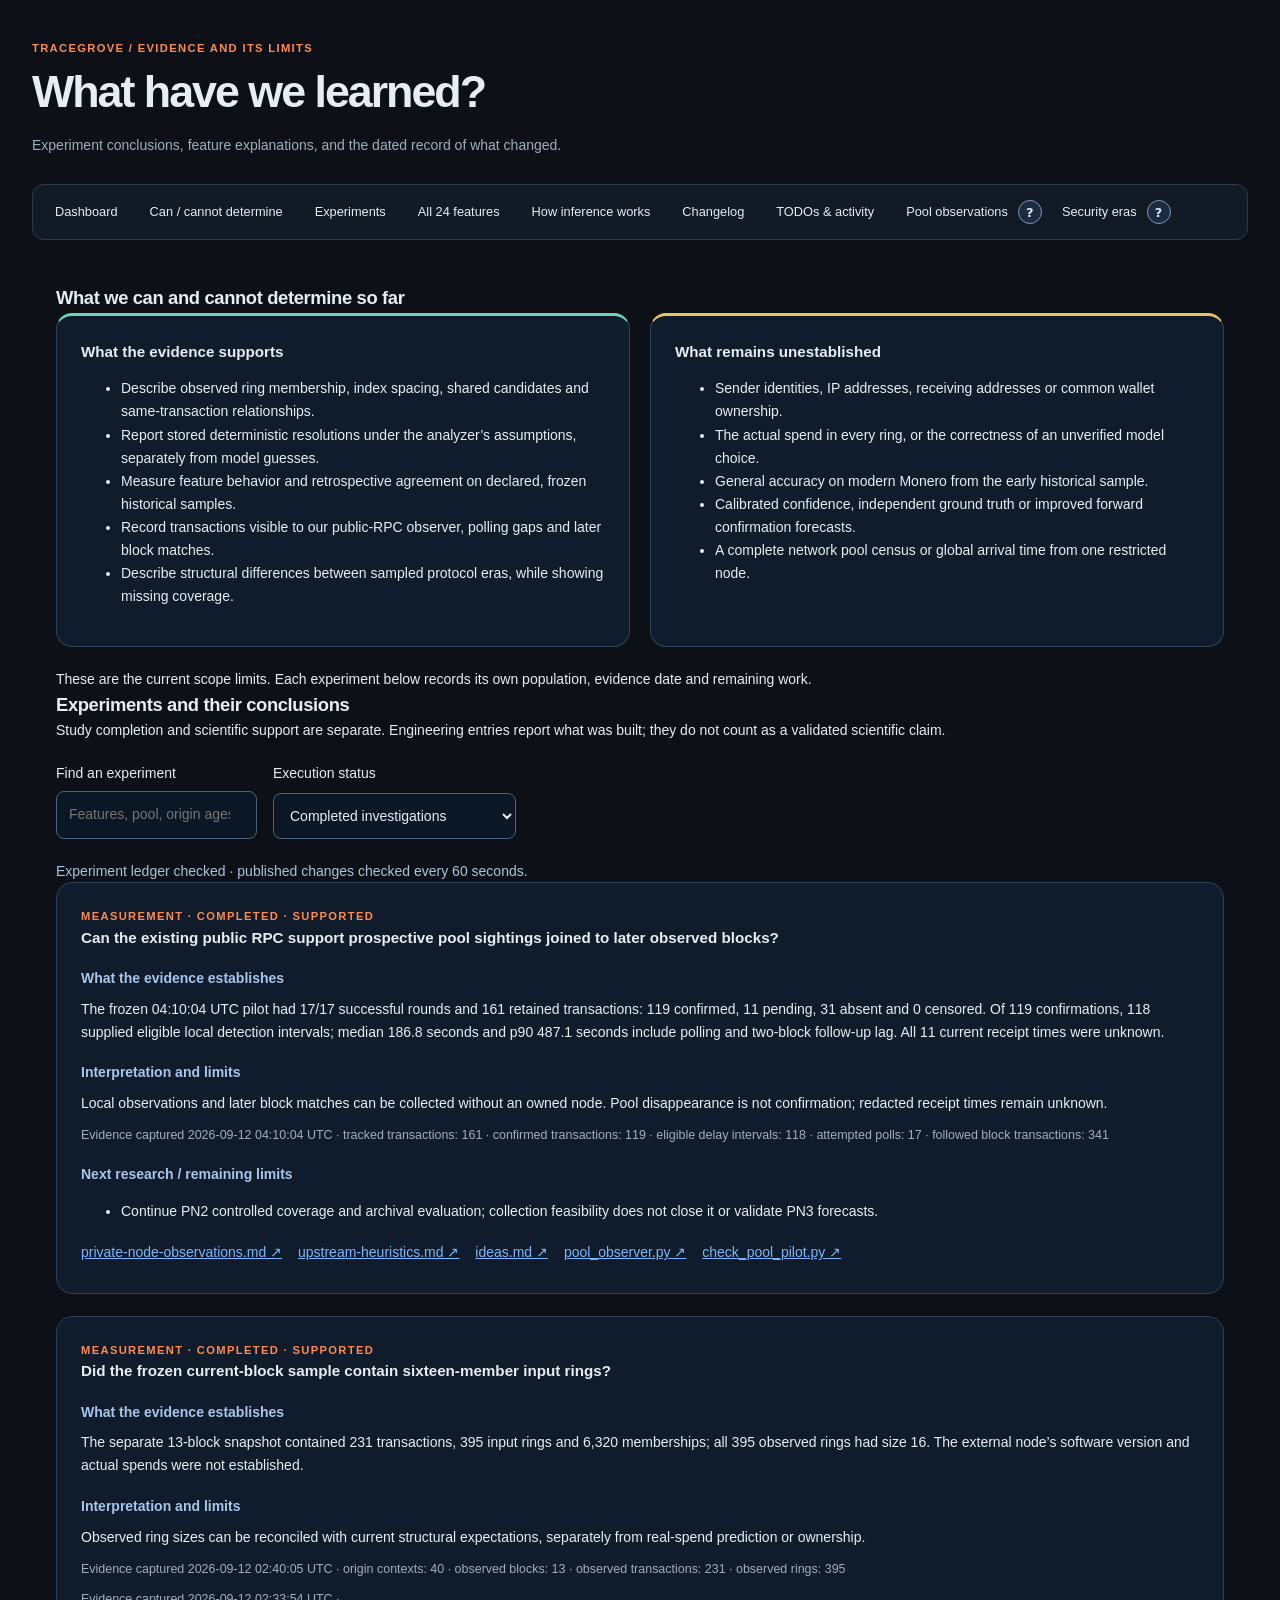
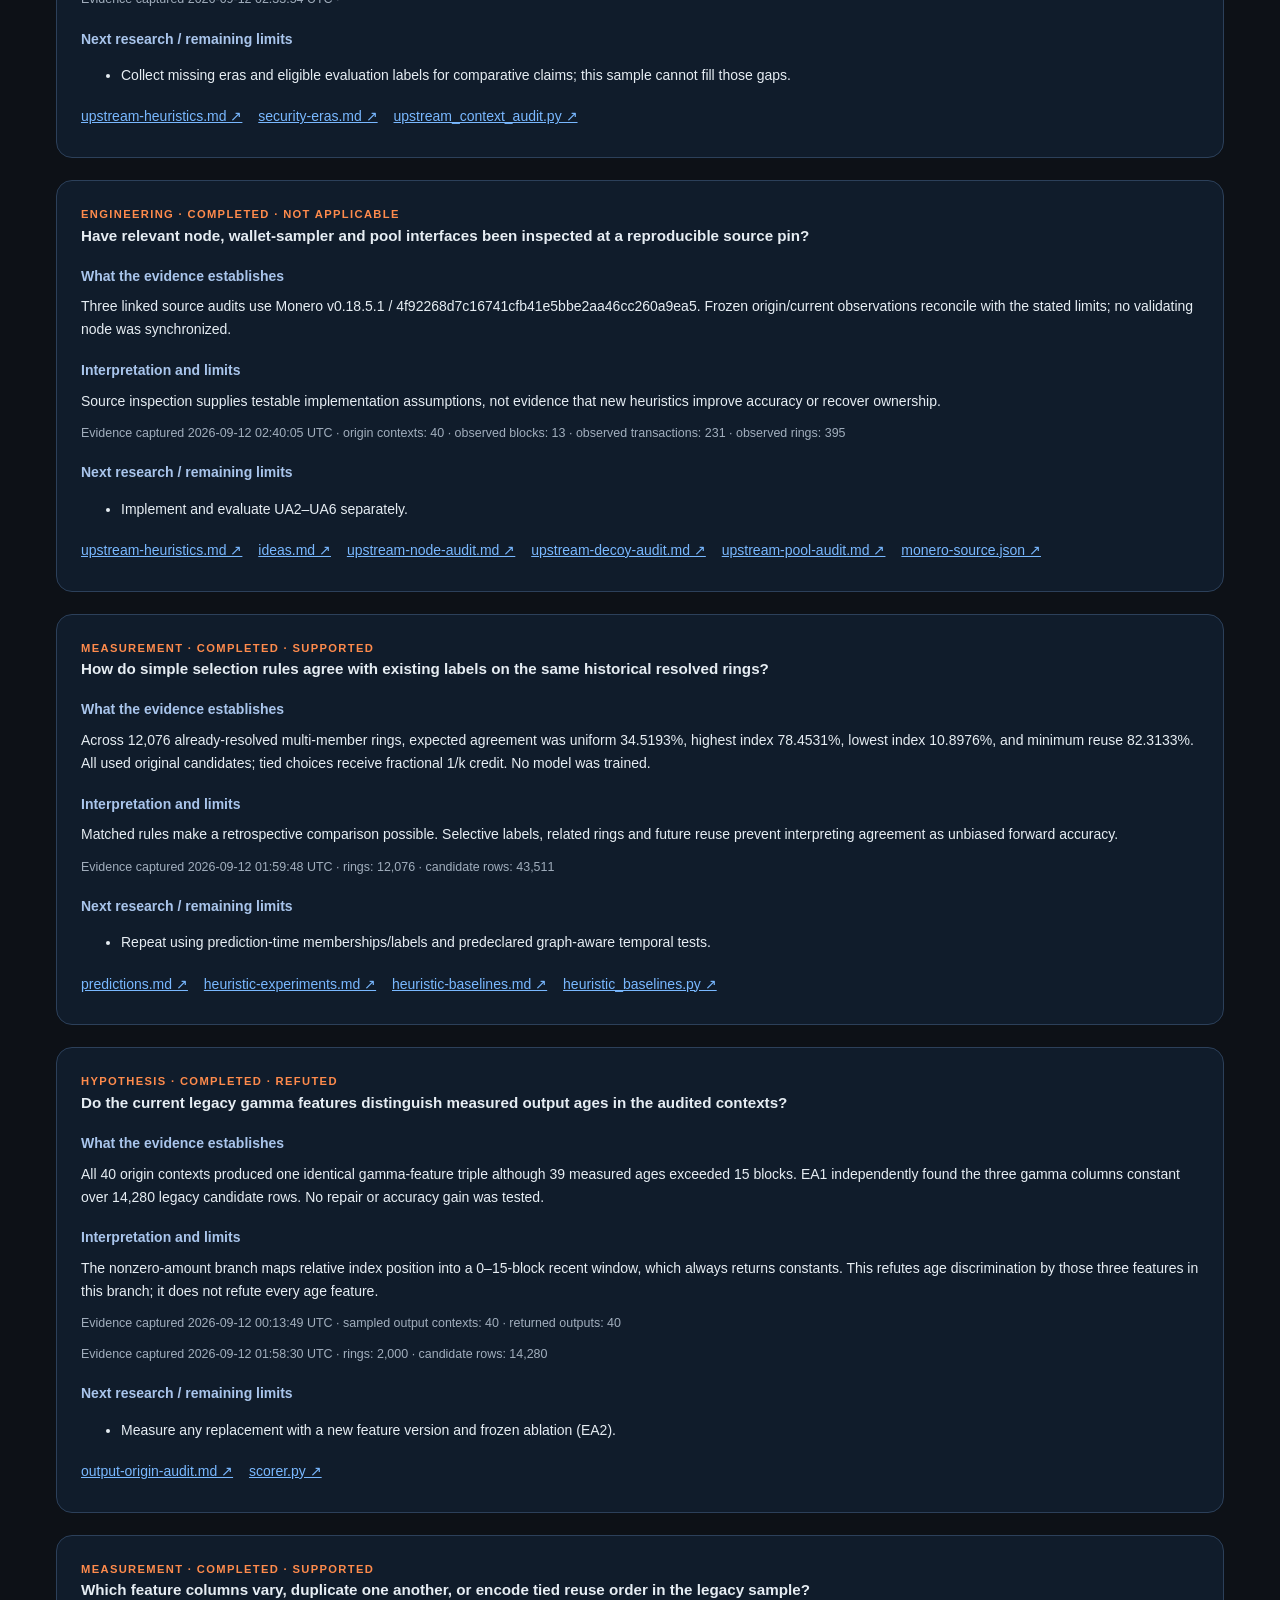
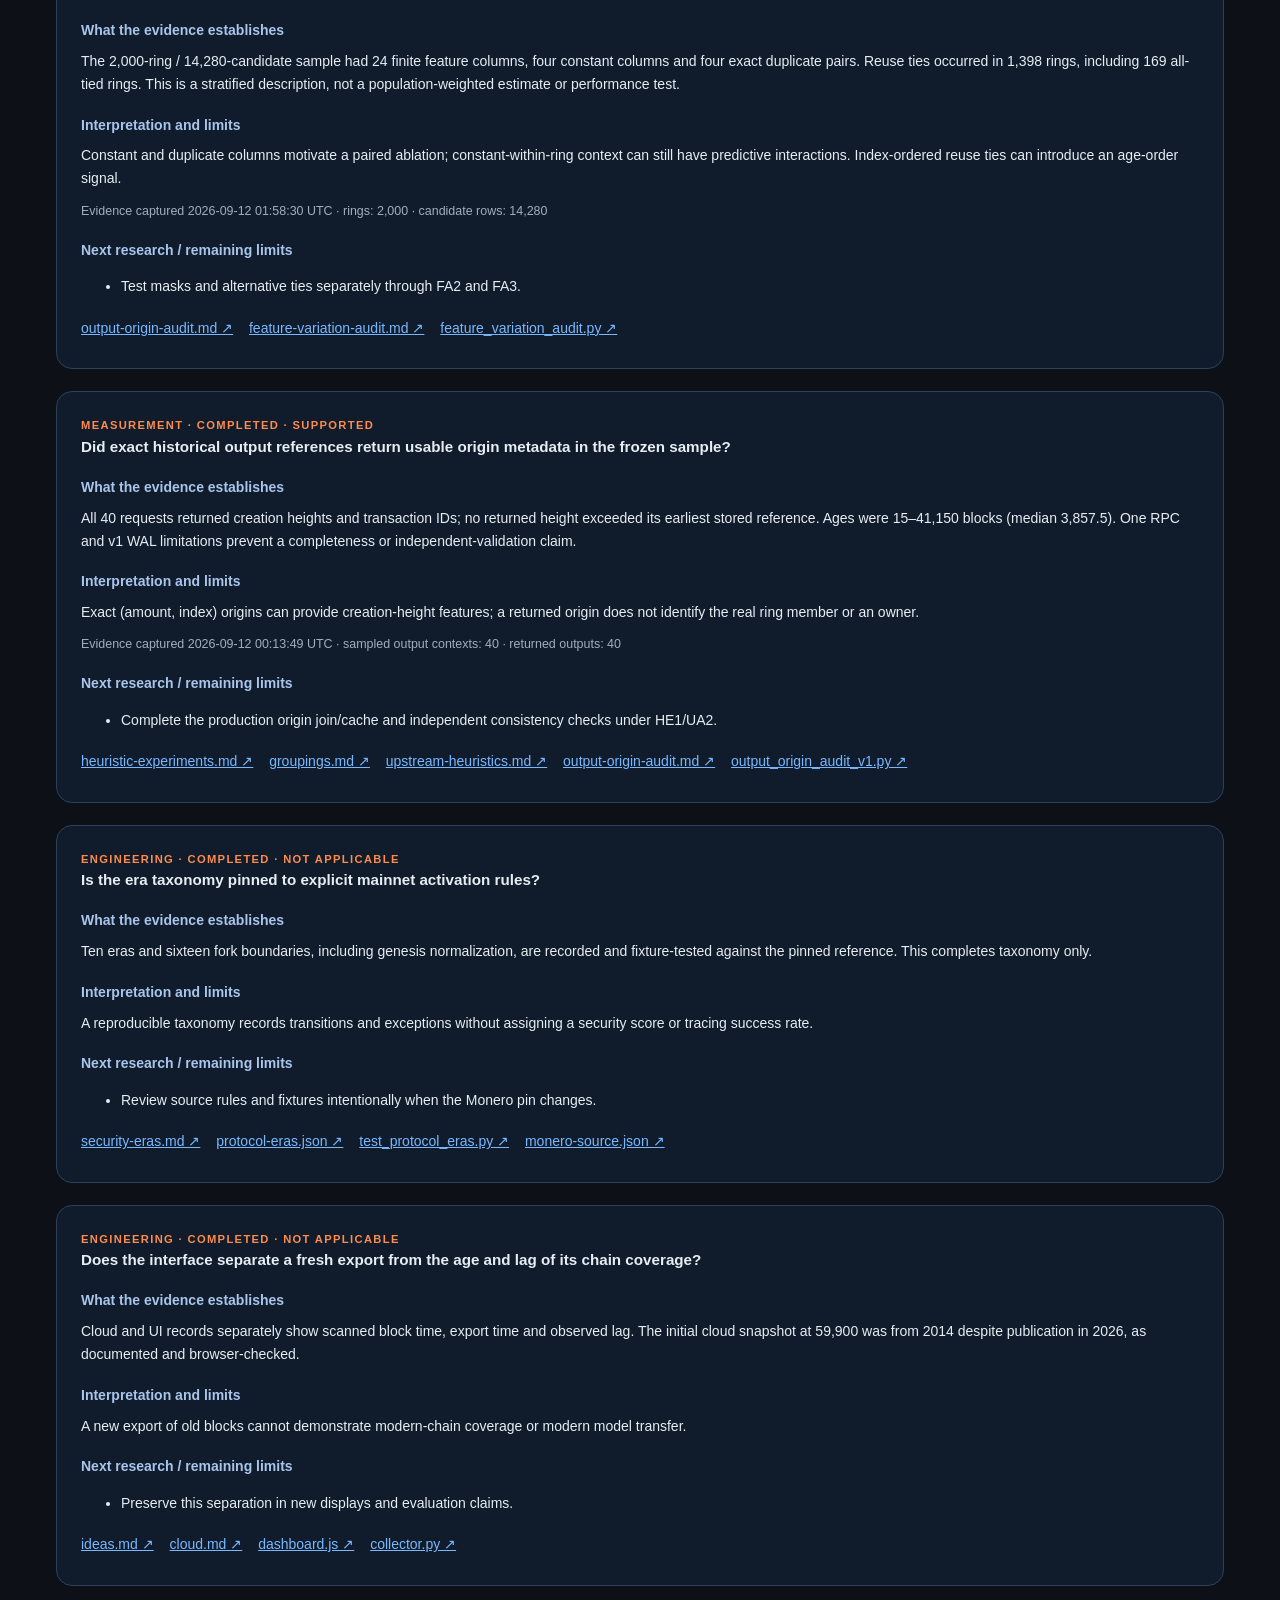
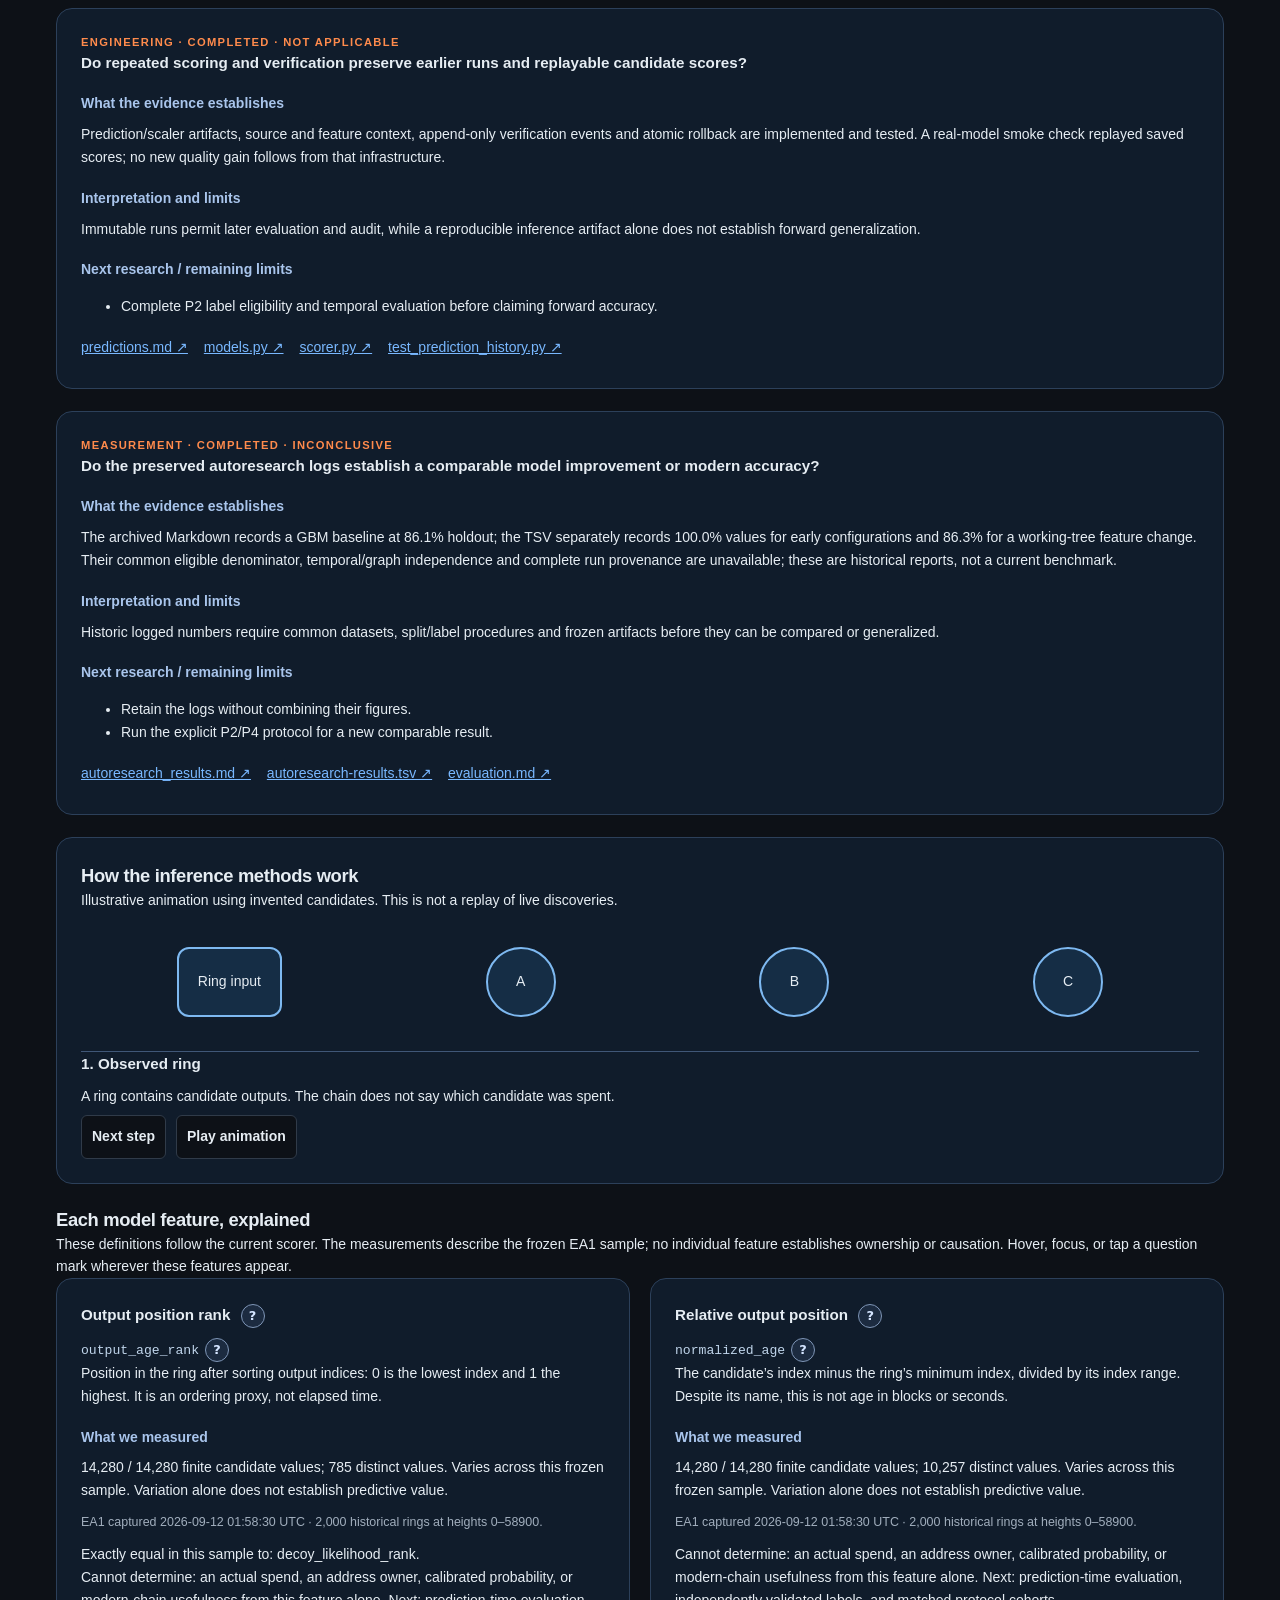
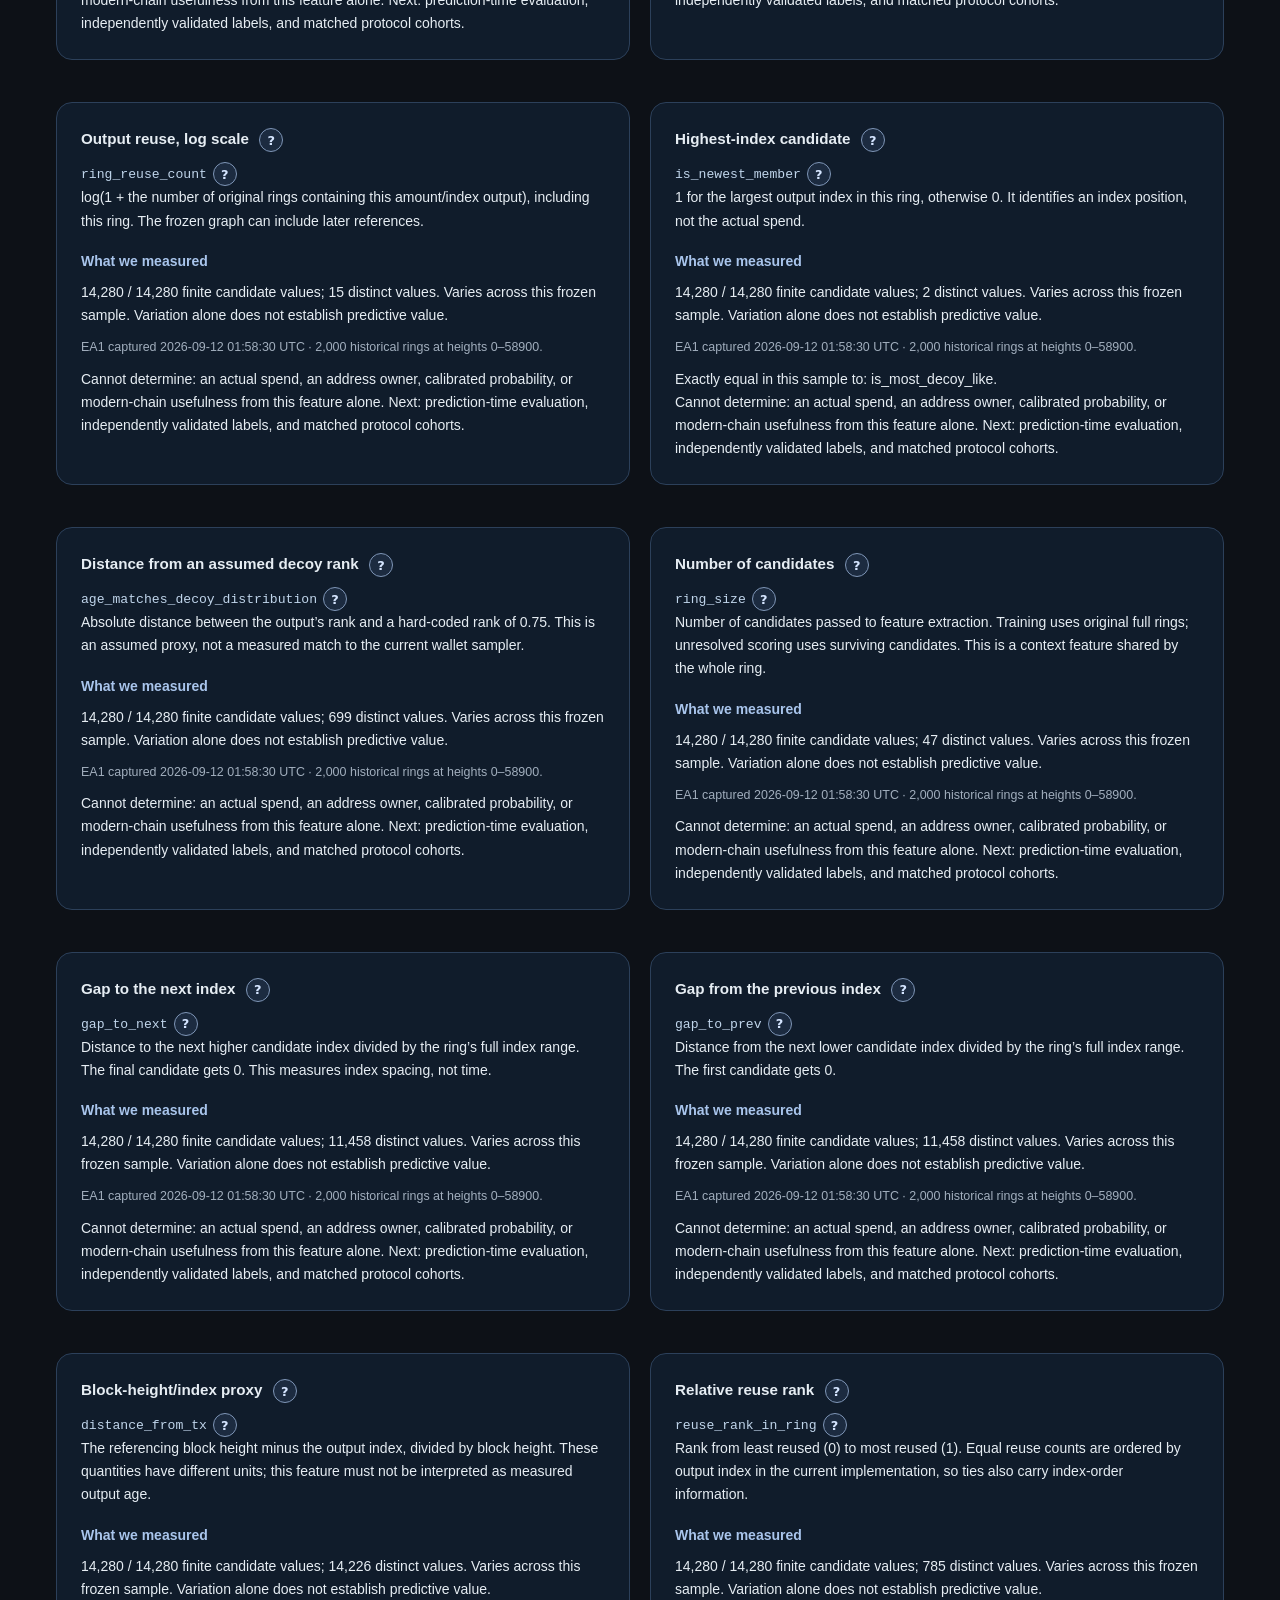
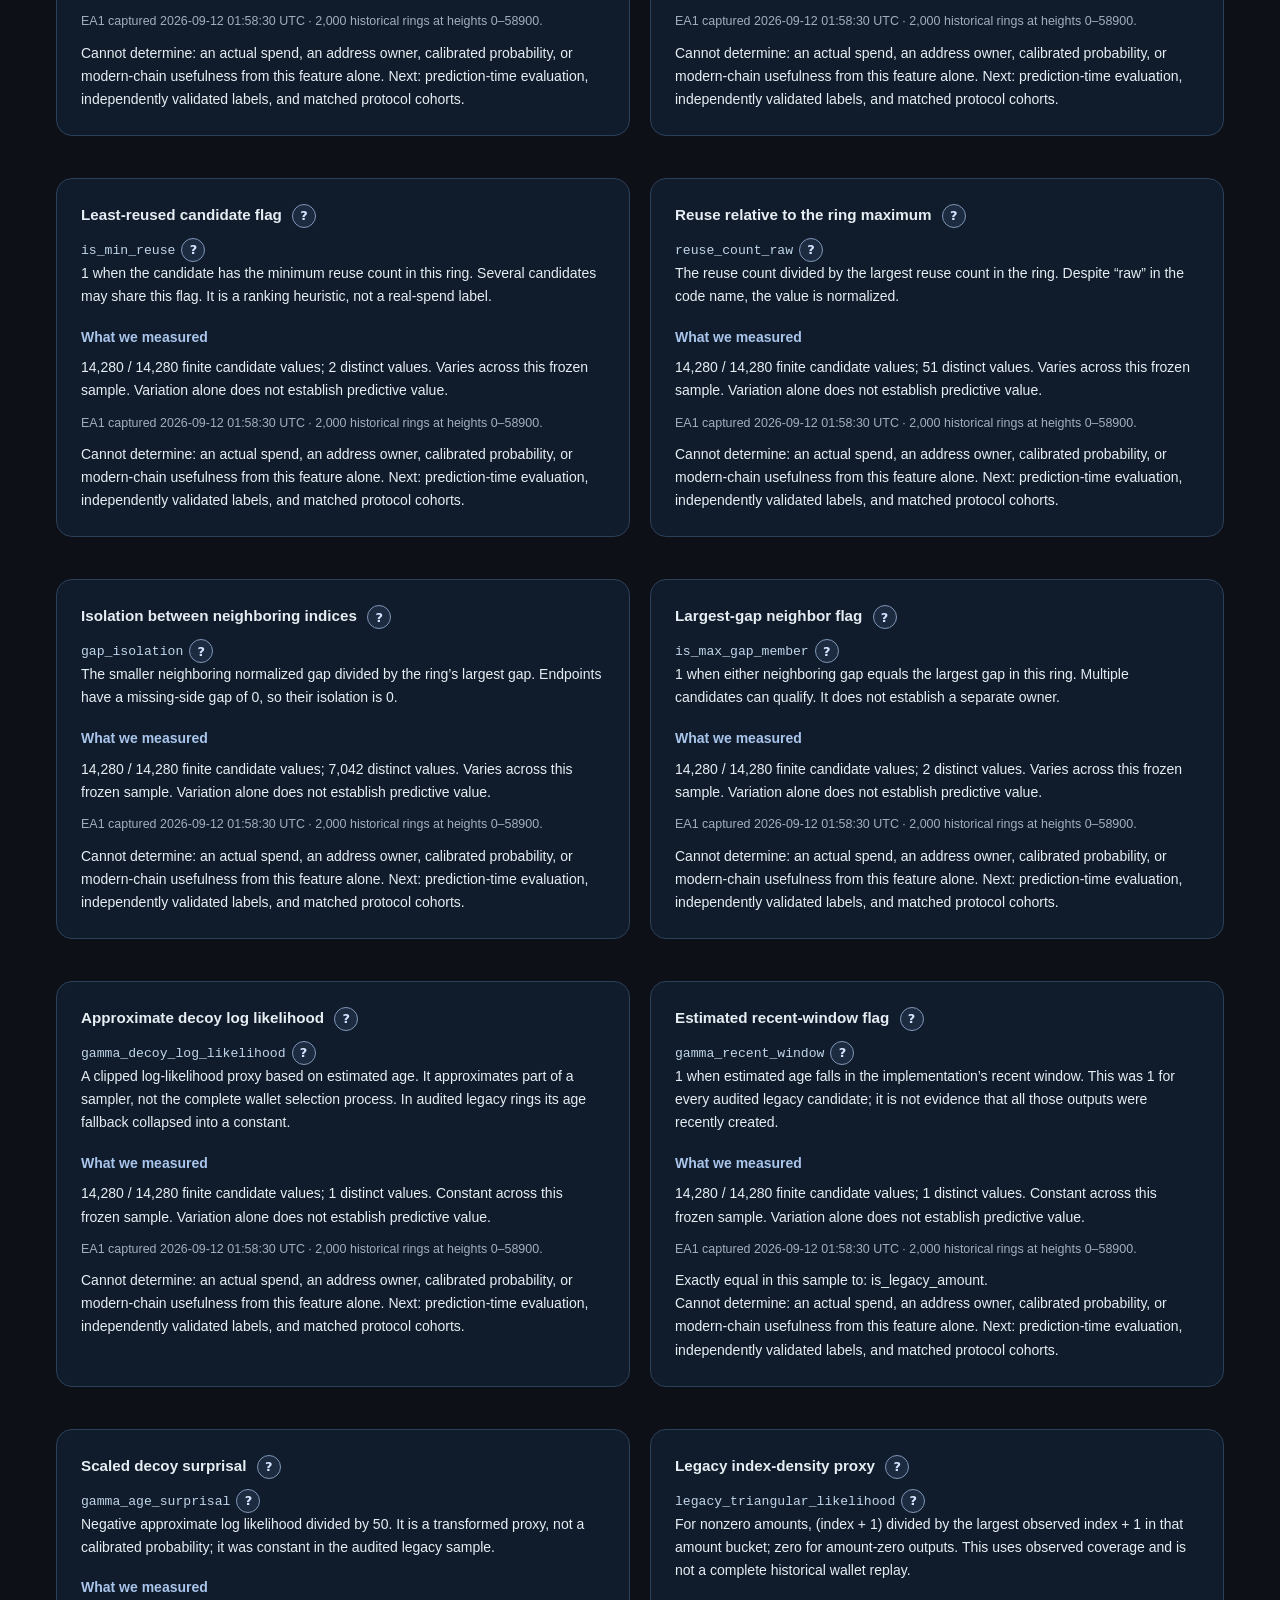
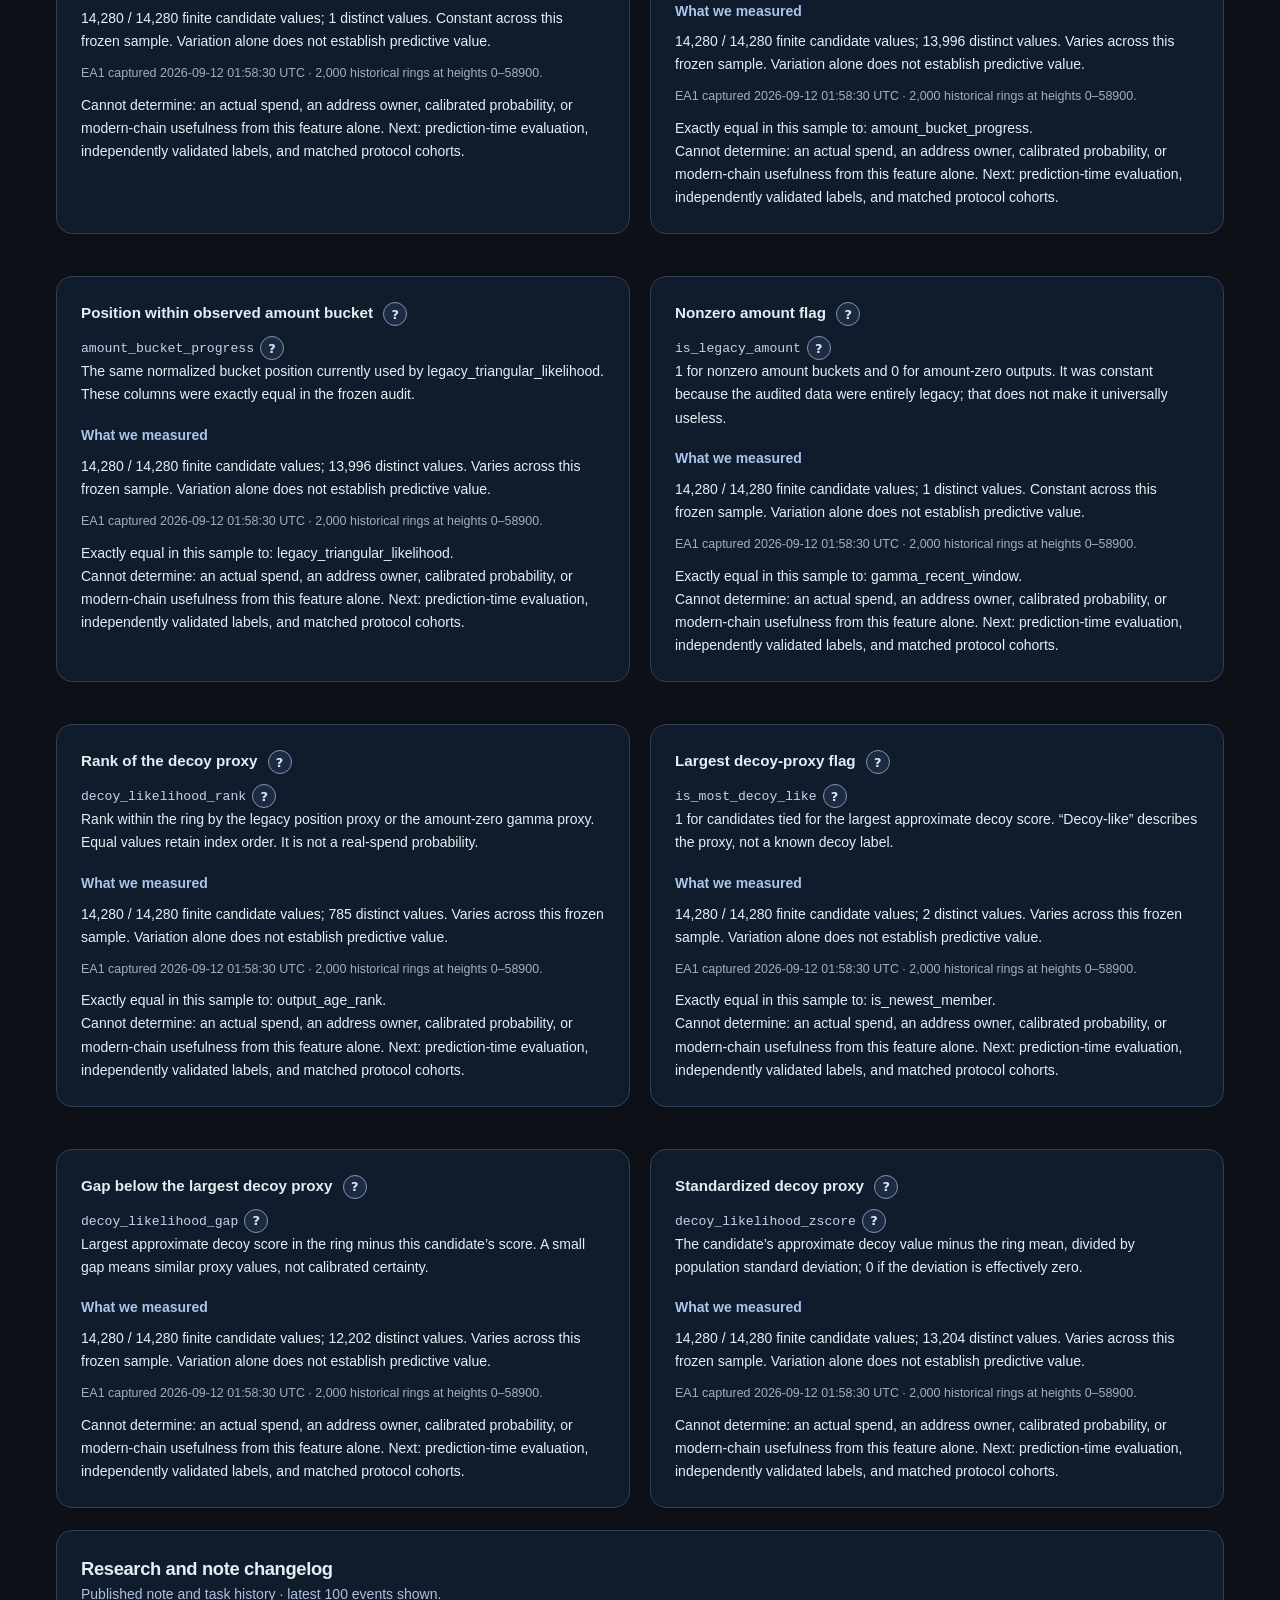
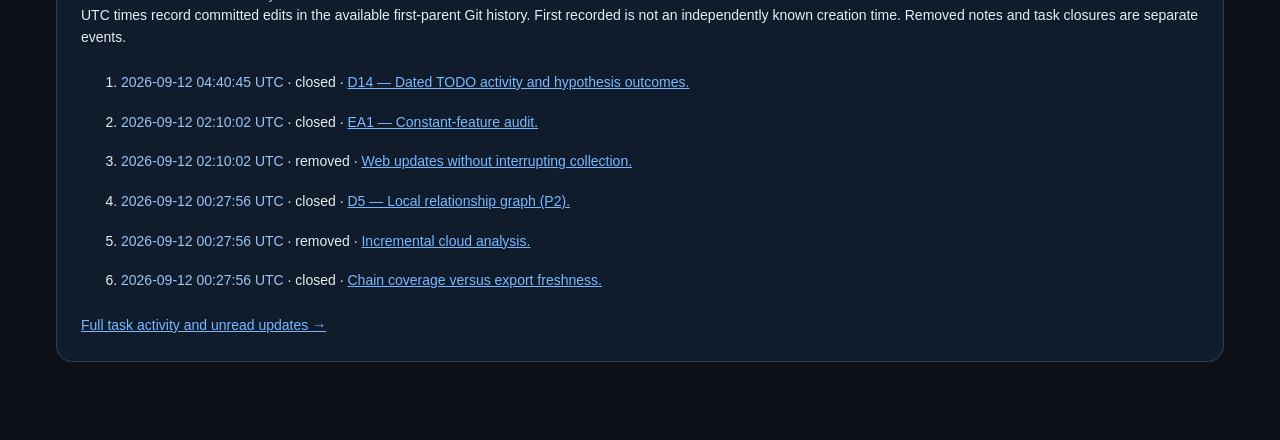
==== docs/conclusions.html @ b1960592 "Publish scoped experiment results, feature explanations and dated note history" ====
<!DOCTYPE html>
<html lang="en"><head><meta charset="UTF-8"><meta name="viewport" content="width=device-width,initial-scale=1"><meta name="color-scheme" content="dark"><title>TraceGrove — Conclusions &amp; experiments</title><link rel="stylesheet" href="dashboard.css"><link rel="stylesheet" href="research-guide.css"><script defer src="live-feed.js"></script><script defer src="task-activity-view.js"></script><script defer src="research-guide.js"></script></head>
<body><a class="skip-link" href="#conclusions">Skip to conclusions</a><header class="page-header"><div><p class="eyebrow">TraceGrove / evidence and its limits</p><h1>What have we learned?</h1><p class="subtitle">Experiment conclusions, feature explanations, and the dated record of what changed.</p></div></header>
<nav class="workspace-nav" aria-label="Research navigation"><a href="index.html">Dashboard</a><a href="#conclusions">Can / cannot determine</a><a href="#experiments">Experiments</a><a href="#features">All 24 features</a><a href="#inference-animation">How inference works</a><a href="#changelog">Changelog</a><a href="todos.html">TODOs &amp; activity</a><a href="pool.html">Pool observations</a><a href="eras.html">Security eras</a></nav>
<main class="guide-main"><section id="conclusions"><h2>What we can and cannot determine so far</h2><div class="guide-grid"><article class="guide-card guide-can"><h3>What the evidence supports</h3><ul><li>Describe observed ring membership, index spacing, shared candidates and same-transaction relationships.</li><li>Report stored deterministic resolutions under the analyzer’s assumptions, separately from model guesses.</li><li>Measure feature behavior and retrospective agreement on declared, frozen historical samples.</li><li>Record transactions visible to our public-RPC observer, polling gaps and later block matches.</li><li>Describe structural differences between sampled protocol eras, while showing missing coverage.</li></ul></article><article class="guide-card guide-cannot"><h3>What remains unestablished</h3><ul><li>Sender identities, IP addresses, receiving addresses or common wallet ownership.</li><li>The actual spend in every ring, or the correctness of an unverified model choice.</li><li>General accuracy on modern Monero from the early historical sample.</li><li>Calibrated confidence, independent ground truth or improved forward confirmation forecasts.</li><li>A complete network pool census or global arrival time from one restricted node.</li></ul></article></div><p>These are the current scope limits. Each experiment below records its own population, evidence date and remaining work.</p></section>
<section id="experiments"><h2>Experiments and their conclusions</h2><p>Study completion and scientific support are separate. Engineering entries report what was built; they do not count as a validated scientific claim.</p><div class="guide-controls"><label>Find an experiment<input id="conclusion-search" type="search" placeholder="Features, pool, origin ages…"></label><label>Execution status<select id="conclusion-filter"><option value="completed">Completed investigations</option><option value="all">All experiments and future work</option><option value="in_progress">In progress</option><option value="not_started">Not started</option><option value="deferred">Deferred</option></select></label></div><p id="conclusion-status" class="guide-status" role="status">Loading experiment evidence…</p><div id="conclusion-results"></div></section>
<section id="inference-animation" class="guide-section"></section>
<section id="features"><h2>Each model feature, explained</h2><p>These definitions follow the current scorer. The measurements describe the frozen EA1 sample; no individual feature establishes ownership or causation. Hover, focus, or tap a question mark wherever these features appear.</p><div id="feature-explanations" class="guide-grid"></div></section>
<section id="changelog" class="guide-section"><h2>Research and note changelog</h2><p id="changelog-status" class="guide-status" role="status">Loading dated changes…</p><div id="research-changelog"></div></section></main></body></html>
---- docs/dashboard.css ----
:root {
    color-scheme: dark;
    --bg: #0d1117; --panel: #161b22; --panel-hover: #1d2530;
    --line: #303b49; --text: #e6edf3; --muted: #a1aebd;
    --orange: #ff8b4c; --green: #69cf89; --yellow: #e7c467;
    --blue: #79b8ff; --purple: #c8a4ff; --red: #ff8c86;
}
* { box-sizing: border-box; }
body { margin: 0 auto; padding: 32px; max-width: 1680px; background: var(--bg); color: var(--text); font: 14px/1.55 -apple-system, BlinkMacSystemFont, 'Segoe UI', sans-serif; }
h1, h2, h3, p { margin: 0; }
h1 { font-size: clamp(2rem, 4vw, 2.8rem); letter-spacing: -.045em; font-weight: 650; }
h2 { font-size: 1.15rem; letter-spacing: -.02em; }
h3 { font-size: .95rem; margin-bottom: 10px; }
a { color: var(--blue); }
button, input, select { font: inherit; }
button, select, input { color: var(--text); background: var(--bg); border: 1px solid var(--line); border-radius: 6px; min-height: 40px; padding: 8px 10px; }
button { cursor: pointer; font-weight: 600; }
button:hover { border-color: var(--blue); background: var(--panel-hover); }
button:disabled { opacity: .45; cursor: default; }
button:focus-visible, a:focus-visible, input:focus-visible, select:focus-visible, summary:focus-visible, [tabindex]:focus-visible { outline: 2px solid var(--orange); outline-offset: 3px; }
input, select { width: 100%; min-width: 0; }
code, .mono { font-family: ui-monospace, SFMono-Regular, Menlo, Consolas, monospace; font-size: .82rem; overflow-wrap: anywhere; }
code { color: #c0d5eb; }
pre { white-space: pre-wrap; overflow-wrap: anywhere; max-height: 350px; overflow-y: auto; font-size: .78rem; }
.skip-link { position: absolute; top: -80px; left: 16px; padding: 8px; background: var(--panel); z-index: 10; }
.skip-link:focus { top: 8px; }
.page-header { display: flex; justify-content: space-between; align-items: center; gap: 24px; margin: 8px 0 28px; }
.eyebrow { color: var(--orange); font-size: .7rem; font-weight: 700; letter-spacing: .12em; text-transform: uppercase; }
.subtitle, .muted, .hint { color: var(--muted); }
.subtitle { margin-top: 8px; max-width: 650px; }
.header-badge { border: 1px solid var(--line); border-radius: 24px; padding: 7px 12px; color: var(--muted); font-size: .75rem; white-space: nowrap; }
.workspace-nav { display: flex; gap: 8px; overflow-x: auto; padding: 10px; margin: 0 0 20px; border: 1px solid var(--line); border-radius: 12px; background: #111a25; position: sticky; top: 8px; z-index: 5; }
.workspace-nav a { flex-shrink: 0; text-decoration: none; padding: 7px 12px; border-radius: 7px; font-size: .8rem; color: var(--text); }
.workspace-nav a:hover { background: var(--panel-hover); color: var(--orange); }
.workspace-portals { display: grid; grid-template-columns: repeat(3, minmax(0, 1fr)); gap: 16px; margin-bottom: 24px; }
.workspace-portals a { display: grid; gap: 6px; padding: 20px 24px; border: 1px solid #405466; border-radius: 12px; color: var(--text); text-decoration: none; background: radial-gradient(ellipse at top right, #29423d, #15212c 70%); }
.workspace-portals a + a { background: radial-gradient(ellipse at top right, #393352, #15212c 70%); }
.workspace-portals strong { font-size: 1.1rem; }.workspace-portals span { color: var(--muted); font-size: .8rem; }.workspace-portals .portal-kicker { color: #8de7bd; text-transform: uppercase; letter-spacing: .1em; font-size: .65rem; font-weight: 700; }
.workspace-portals a:hover { border-color: var(--orange); }
#app, #knowledge-brain, #analytics-lab, #predictions, #evidence-inspector { scroll-margin-top: 90px; }
.scope { display: flex; flex-wrap: wrap; gap: 10px 24px; padding: 14px 0 20px; border-top: 1px solid var(--line); font-size: .8rem; color: var(--muted); }
.scope strong { color: var(--text); font-weight: 500; }
.notice { padding: 12px 16px; border: 1px solid #6e5a2c; border-radius: 6px; background: #302719; color: #ebd49d; margin-bottom: 20px; overflow-wrap: anywhere; }
.notice.info { background: #142339; color: #b2d4fc; border-color: #2b466a; }
.notice.danger { background: #331f24; color: #ffb8b4; border-color: #704048; }
.stats-grid { display: grid; grid-template-columns: repeat(6, minmax(0, 1fr)); gap: 12px; margin-bottom: 12px; }
.stat-card, .card { background: var(--panel); border: 1px solid var(--line); border-radius: 10px; }
.stat-card { padding: 18px; }
.stat-card .label { color: var(--muted); font-size: .74rem; }
.stat-card .value { font-size: 1.85rem; letter-spacing: -.04em; font-weight: 650; margin: 4px 0; }
.stat-card .detail { color: var(--muted); font-size: .72rem; }
.green { color: var(--green); } .orange { color: var(--orange); } .yellow { color: var(--yellow); } .purple { color: var(--purple); } .red { color: var(--red); }
.summary-note { margin-bottom: 28px; color: var(--muted); font-size: .8rem; }
.card { padding: 22px; margin-bottom: 24px; min-width: 0; }
.section-heading { display: flex; justify-content: space-between; align-items: flex-start; gap: 16px; margin-bottom: 8px; }
.section-heading p { margin-top: 5px; color: var(--muted); font-size: .82rem; }
.badge { display: inline-block; padding: 2px 8px; border: 1px solid currentColor; border-radius: 14px; font-size: .67rem; white-space: nowrap; vertical-align: middle; }
.badge.neutral { color: var(--muted); } .badge.pending { color: var(--yellow); } .badge.correct { color: var(--green); } .badge.wrong { color: var(--red); }
.filters { display: grid; grid-template-columns: minmax(200px, 2fr) repeat(3, minmax(110px, 1fr)); gap: 12px; margin: 20px 0 12px; }
.filters label { display: block; color: var(--muted); font-size: .75rem; }
.filters label span { display: block; margin-bottom: 5px; }
.filter-actions { display: flex; gap: 12px; align-items: end; }
.hint { font-size: .78rem; margin: 10px 0; }
.table-scroll { width: 100%; overflow-x: auto; border: 1px solid var(--line); border-radius: 6px; margin-top: 14px; }
table { width: 100%; border-collapse: collapse; font-size: .8rem; }
caption { text-align: left; color: var(--muted); padding: 10px; }
th { text-align: left; color: var(--muted); font-weight: 500; font-size: .7rem; background: #121821; white-space: nowrap; }
th, td { padding: 11px 12px; border-bottom: 1px solid var(--line); vertical-align: top; }
tbody tr:last-child td { border-bottom: 0; }
tbody tr.selected { background: #223044; }
tbody tr:hover { background: var(--panel-hover); }
td .secondary { display: block; color: var(--muted); font-size: .7rem; margin-top: 3px; }
.row-link { color: var(--blue); font-size: .8rem; font-weight: 500; padding: 0; min-height: 28px; border: 0; background: transparent; white-space: nowrap; }
.nowrap { white-space: nowrap; }
.pagination { display: flex; flex-wrap: wrap; gap: 12px; align-items: center; justify-content: space-between; margin-top: 14px; }
.page-buttons { display: flex; gap: 8px; align-items: center; }
.page-buttons select { width: auto; }
.empty-state { padding: 42px 24px; text-align: center; color: var(--muted); }
.empty-state p + p { margin-top: 10px; }
.inspector { scroll-margin-top: 16px; }
.inspector:focus { outline: none; }
.inspector > .section-heading { margin-bottom: 18px; }
.inspector-grid { display: grid; grid-template-columns: 1fr 1fr; gap: 24px; margin-top: 18px; }
.inspector-grid > div { min-width: 0; }
.facts { margin: 0; display: grid; grid-template-columns: 140px minmax(0, 1fr); gap: 8px 16px; font-size: .8rem; }
.facts dt { color: var(--muted); } .facts dd { margin: 0; overflow-wrap: anywhere; }
.inspector-section { margin-top: 24px; }
.inspector-section > p { color: var(--muted); font-size: .8rem; margin: 6px 0; }
.evidence-table td { overflow-wrap: anywhere; }
.evidence-table .source-list { margin: 0; padding-left: 16px; max-height: 160px; overflow-y: auto; }
.conflict-list { padding-left: 20px; margin: 8px 0 0; }
details { margin-top: 14px; font-size: .8rem; }
summary { cursor: pointer; color: var(--blue); padding: 5px 0; }
.trace-list { list-style: none; padding: 0; margin: 12px 0; }
.trace-event { padding: 15px; border: 1px solid var(--line); border-radius: 6px; margin-top: 10px; scroll-margin-top: 12px; }
.trace-event:target { border-color: var(--orange); }
.trace-event p { font-size: .8rem; margin: 5px 0; overflow-wrap: anywhere; }
.trace-event ul { font-size: .78rem; padding-left: 20px; }
.charts-grid { display: grid; grid-template-columns: repeat(2, minmax(0, 1fr)); gap: 24px; }
.charts-grid > .card { margin-bottom: 0; }
.chart-container { position: relative; height: 280px; margin-top: 18px; }
.chart-container[hidden] { display: none; }
.metrics { display: grid; grid-template-columns: repeat(auto-fit, minmax(130px, 1fr)); gap: 12px; margin-top: 18px; }
.metric { padding: 12px; border-radius: 6px; background: var(--bg); }
.metric strong { display: block; font-size: 1.3rem; font-weight: 600; }
.metric span { font-size: .73rem; color: var(--muted); }
.charts-section { margin-top: 30px; }
.timestamp { margin: 24px 0 12px; color: var(--muted); font-size: .75rem; }
.sr-only { position: absolute; width: 1px; height: 1px; padding: 0; margin: -1px; overflow: hidden; clip: rect(0, 0, 0, 0); white-space: nowrap; border: 0; }
@media (max-width: 1150px) { .stats-grid { grid-template-columns: repeat(3, minmax(0, 1fr)); } }
@media (max-width: 760px) {
    .workspace-portals { grid-template-columns: 1fr; }.workspace-portals a { padding: 16px; }.workspace-nav { top: 4px; }
    body { padding: 18px; } .page-header { display: block; margin-top: 0; } .header-badge { display: inline-block; margin-top: 14px; }
    .stats-grid { grid-template-columns: repeat(2, minmax(0, 1fr)); } .stat-card { padding: 13px; } .stat-card .value { font-size: 1.55rem; }
    .card { padding: 16px; } .filters { grid-template-columns: repeat(2, minmax(0, 1fr)); } .filters .search-filter { grid-column: 1 / -1; }
    .inspector-grid, .charts-grid { grid-template-columns: minmax(0, 1fr); } .facts { grid-template-columns: 100px minmax(0, 1fr); gap: 8px; }
    .section-heading { flex-wrap: wrap; } .page-buttons { flex-wrap: wrap; } .scope { display: block; } .scope > span { display: block; margin-top: 4px; }
    .chart-container { height: 250px; }
}
---- docs/research-guide.css ----
.research-help{display:inline-flex;align-items:center;justify-content:center;min-width:24px;width:24px;height:24px;padding:0;margin-left:6px;border:1px solid #7f96b7;border-radius:50%;background:#1c2b40;color:#d5e5ff;font:600 13px system-ui;cursor:help;vertical-align:middle}.research-help:focus-visible{outline:3px solid #e7c467;outline-offset:3px}.research-tooltip{position:fixed;z-index:10000;box-sizing:border-box;width:max-content;max-width:min(380px,calc(100vw - 16px));padding:14px 16px;background:#e7effc;color:#132032;border:1px solid #7895bb;border-radius:10px;box-shadow:0 10px 35px #0008;font:15px/1.5 system-ui;pointer-events:none}.guide-main{max-width:1280px;margin:auto;padding:24px}.guide-card,.guide-section,#chain-scan-progress{background:#101c2b;border:1px solid #2c405a;border-radius:16px;padding:24px;margin-bottom:22px}.guide-section h2,.guide-card h3{margin-top:0}.guide-card h4{color:#a9c5ec;margin-bottom:8px}.guide-card p,.guide-card li{line-height:1.65}.guide-card a{display:inline-block;overflow-wrap:anywhere;margin:5px 12px 5px 0}.guide-grid{display:grid;grid-template-columns:repeat(2,minmax(0,1fr));gap:20px}.guide-controls{display:flex;gap:16px;flex-wrap:wrap;margin:22px 0}.guide-controls input,.guide-controls select{font:inherit;padding:12px;background:#0c1725;color:#e4eefc;border:1px solid #4a627f;border-radius:8px}.guide-controls label{display:grid;gap:6px}.guide-card code{overflow-wrap:anywhere}.guide-can{border-top:3px solid #6dd5bb}.guide-cannot{border-top:3px solid #e7c467}.guide-links{display:flex;flex-wrap:wrap;gap:20px}.scan-percent{display:block;font-size:36px;color:#6dd5bb}#chain-scan-progress progress{width:100%;height:18px;accent-color:#6dd5bb}.mechanism-drawing{display:flex;align-items:center;justify-content:space-around;gap:12px;min-height:140px;border-bottom:1px solid #405777;position:relative}.mechanism-drawing span{display:grid;place-items:center;border:2px solid #7eb9f1;border-radius:50%;width:70px;height:70px;background:#152d45;transition:opacity .7s,transform .7s,background .7s,border-color .7s}.mechanism-drawing span:first-child{border-radius:12px;width:105px}.mechanism-drawing[data-step="1"] span:nth-child(2),.mechanism-drawing[data-step="2"] span:nth-child(2),.mechanism-drawing[data-step="3"] span:nth-child(2){opacity:.3;text-decoration:line-through}.mechanism-drawing[data-step="2"] span:nth-child(3),.mechanism-drawing[data-step="2"] span:nth-child(4){transform:scale(1.1)}.mechanism-drawing[data-step="3"] span:nth-child(3){border-style:dashed;border-color:#e7c467;background:#4a3f27;transform:scale(1.15)}#inference-animation button{padding:10px;margin:8px 10px 0 0}.guide-main time{font-variant-numeric:tabular-nums;color:#9bc4f7}#research-changelog li{padding:9px 0;overflow-wrap:anywhere}.guide-status{color:#adc1dc}.guide-main section{scroll-margin-top:20px}@media(max-width:700px){.guide-grid{grid-template-columns:1fr}.guide-main{padding:14px}.guide-card,.guide-section{padding:18px}.mechanism-drawing span{width:46px;height:46px}.mechanism-drawing span:first-child{width:75px}.guide-controls input{max-width:80vw}}@media(prefers-reduced-motion:reduce){.mechanism-drawing span{transition:none}}

.research-help{min-height:24px;max-height:24px;flex-shrink:0;line-height:1}.workspace-nav .research-help{flex:0 0 24px;min-height:24px;max-height:24px;align-self:center;padding:0;margin-left:-10px}
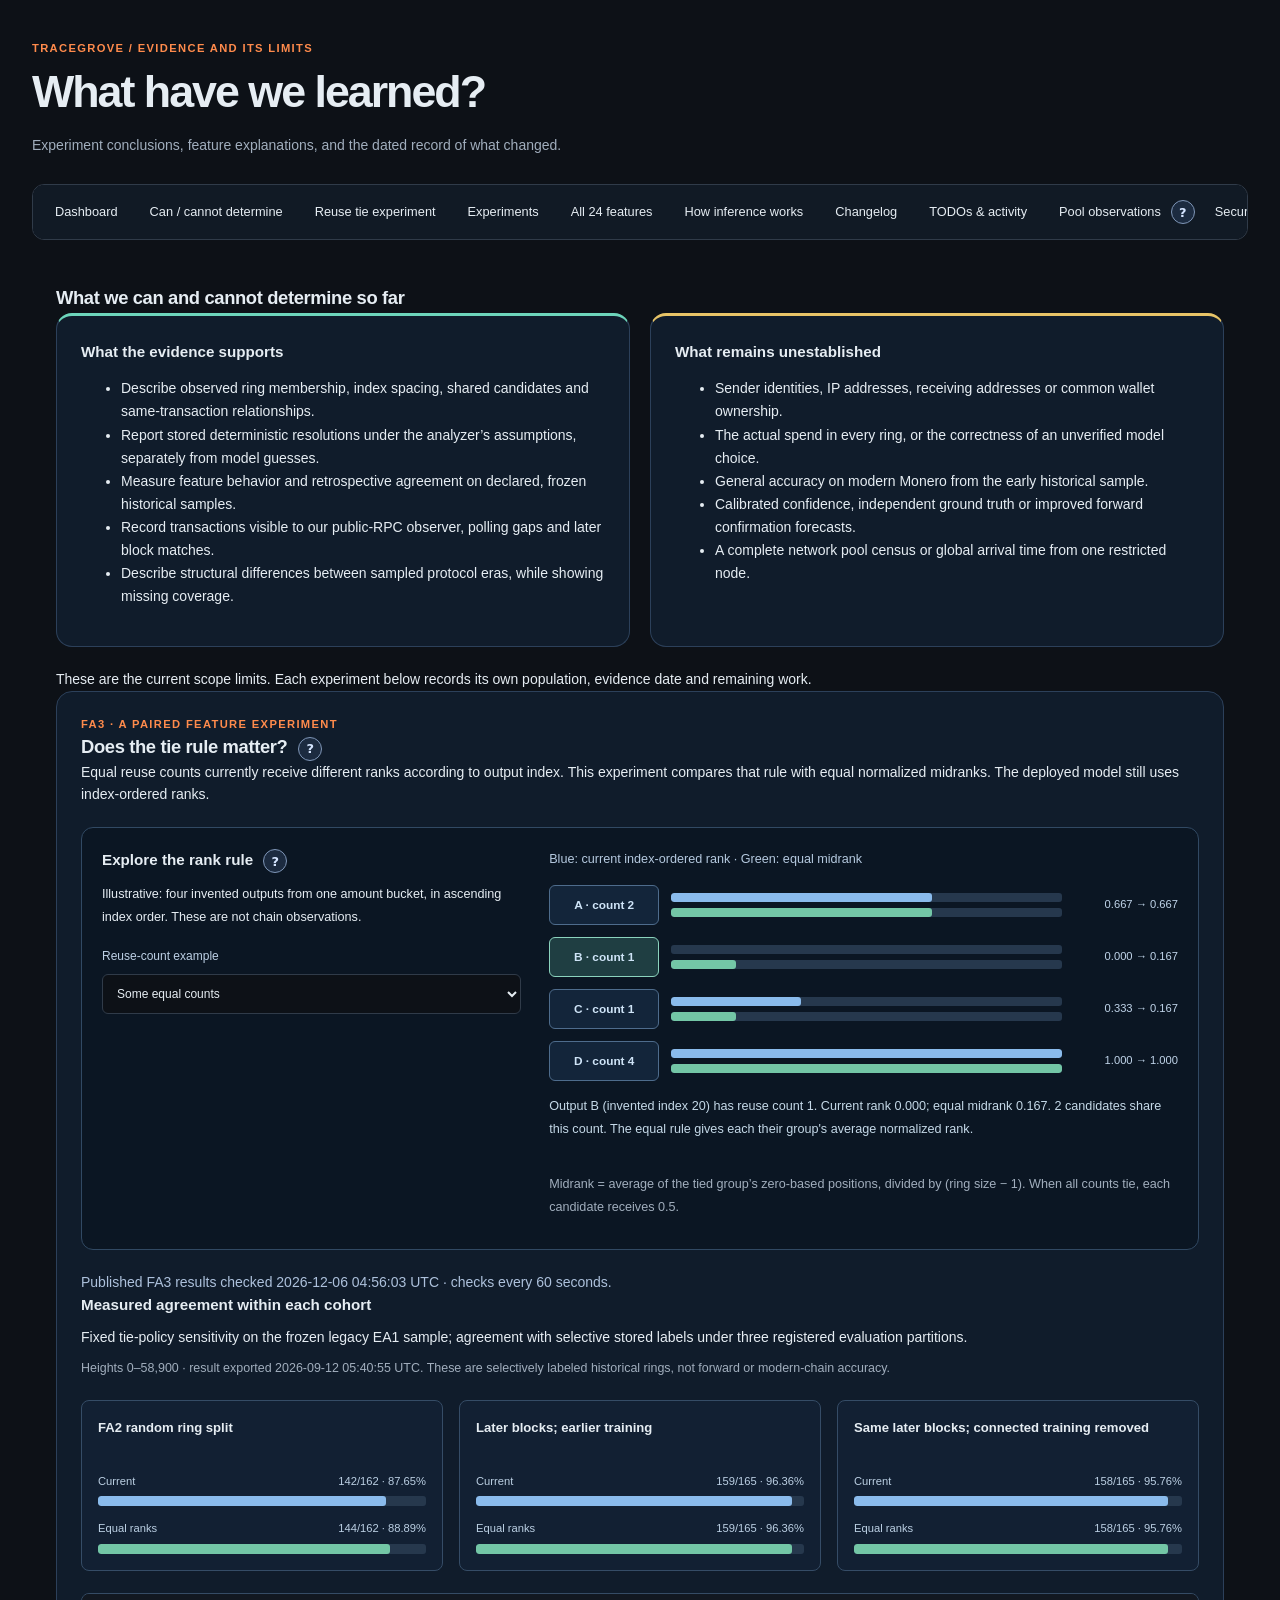
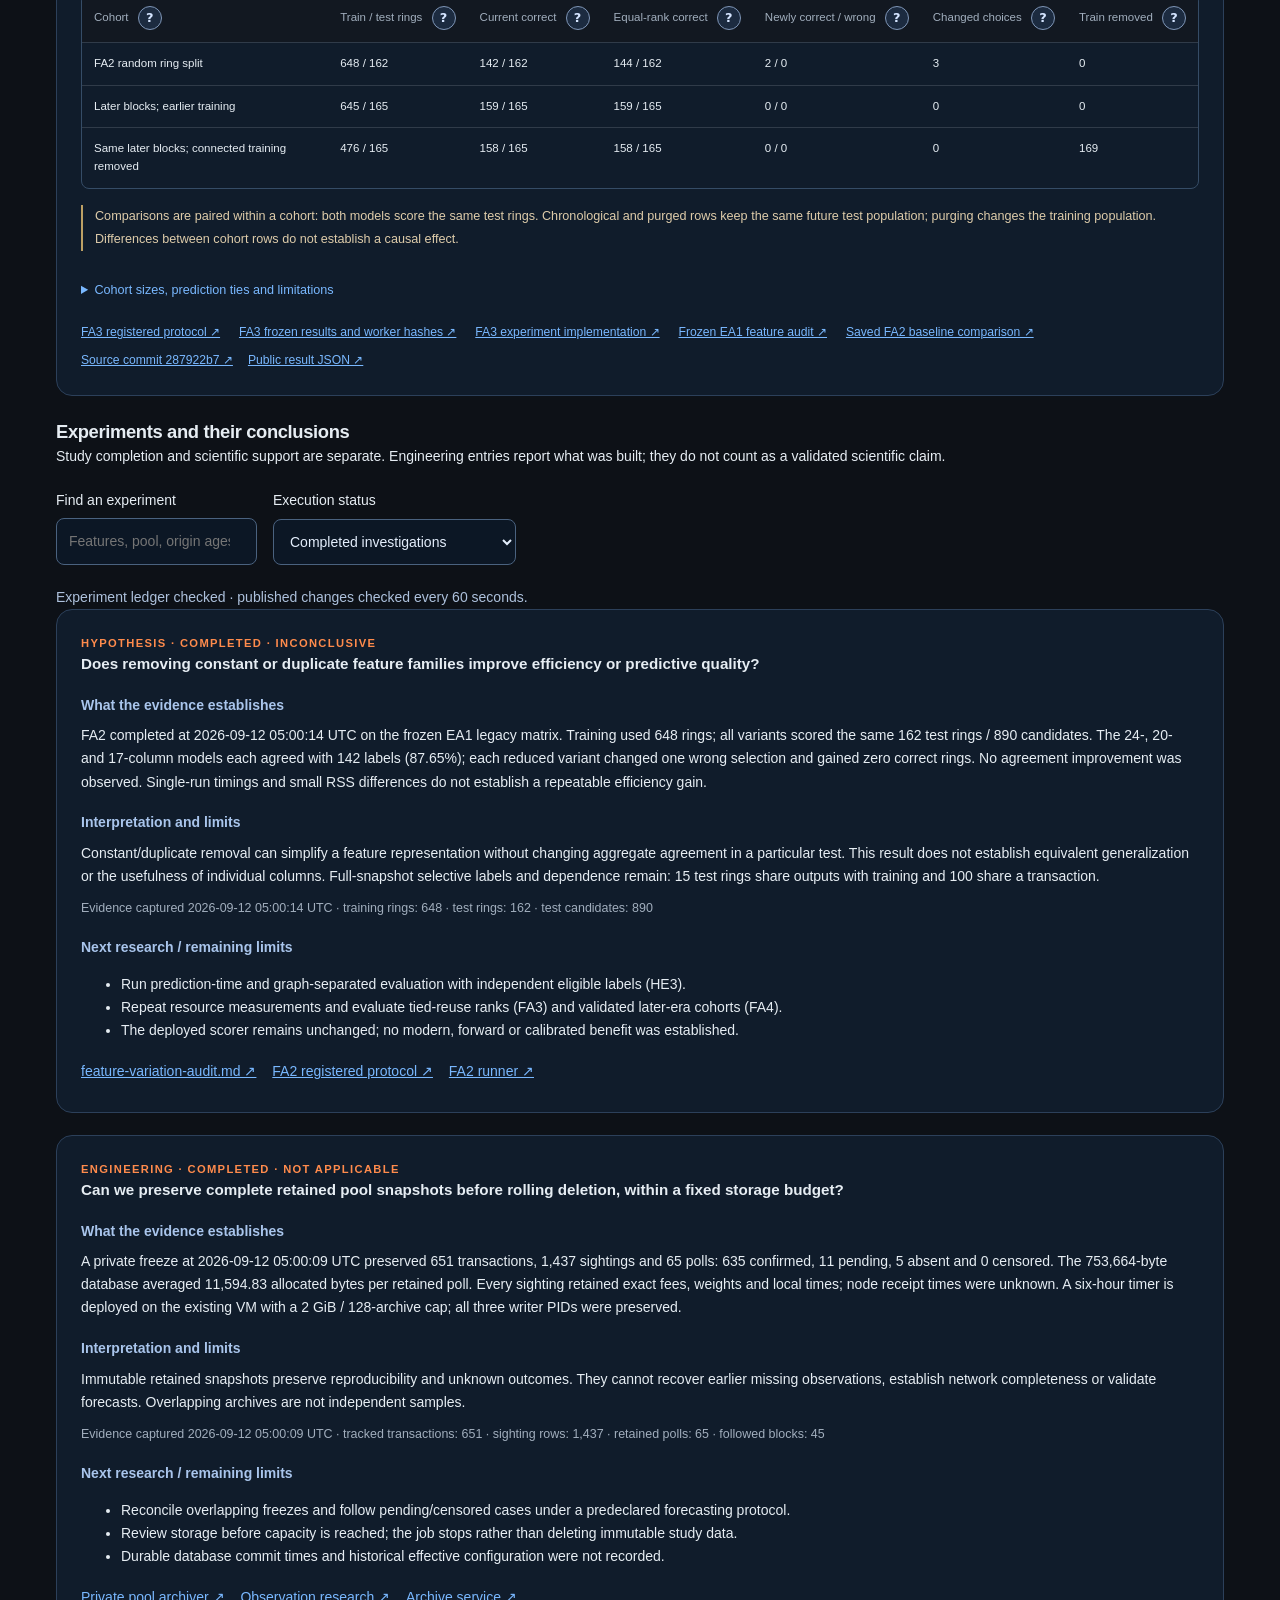
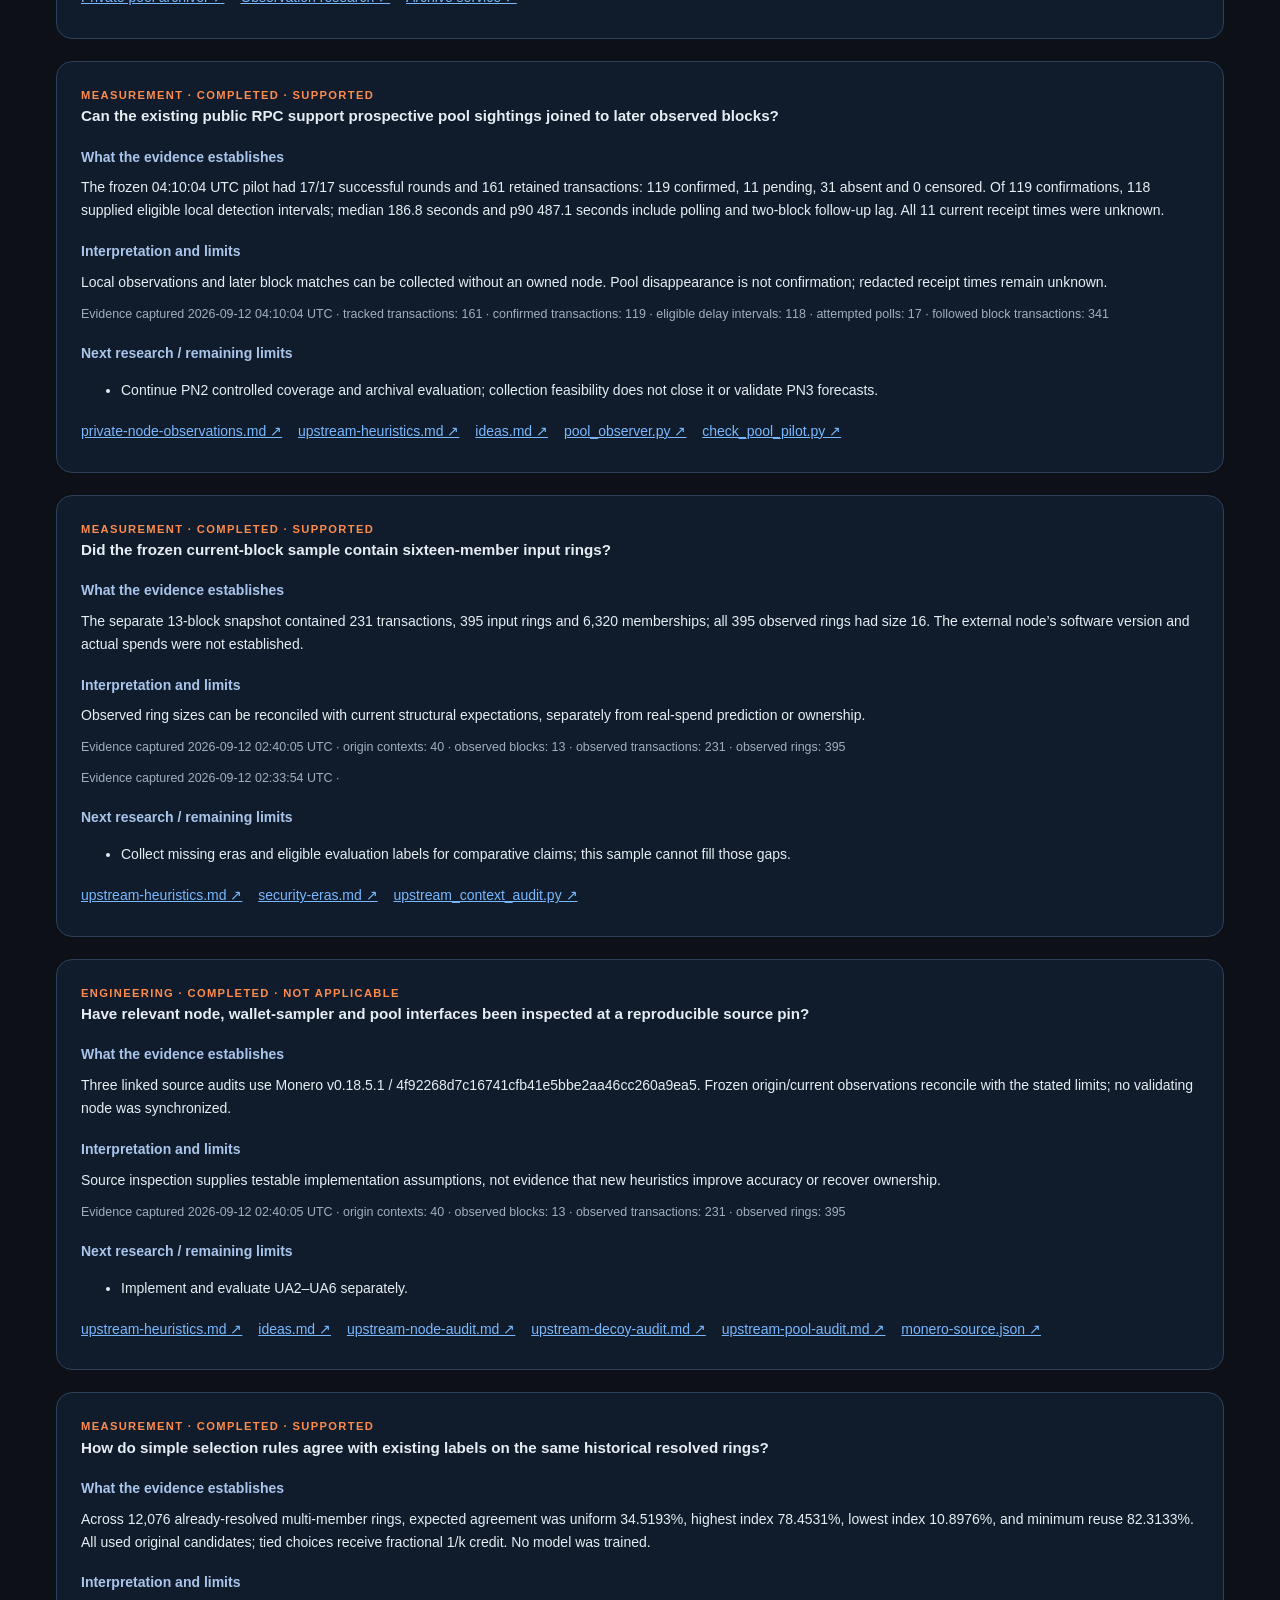
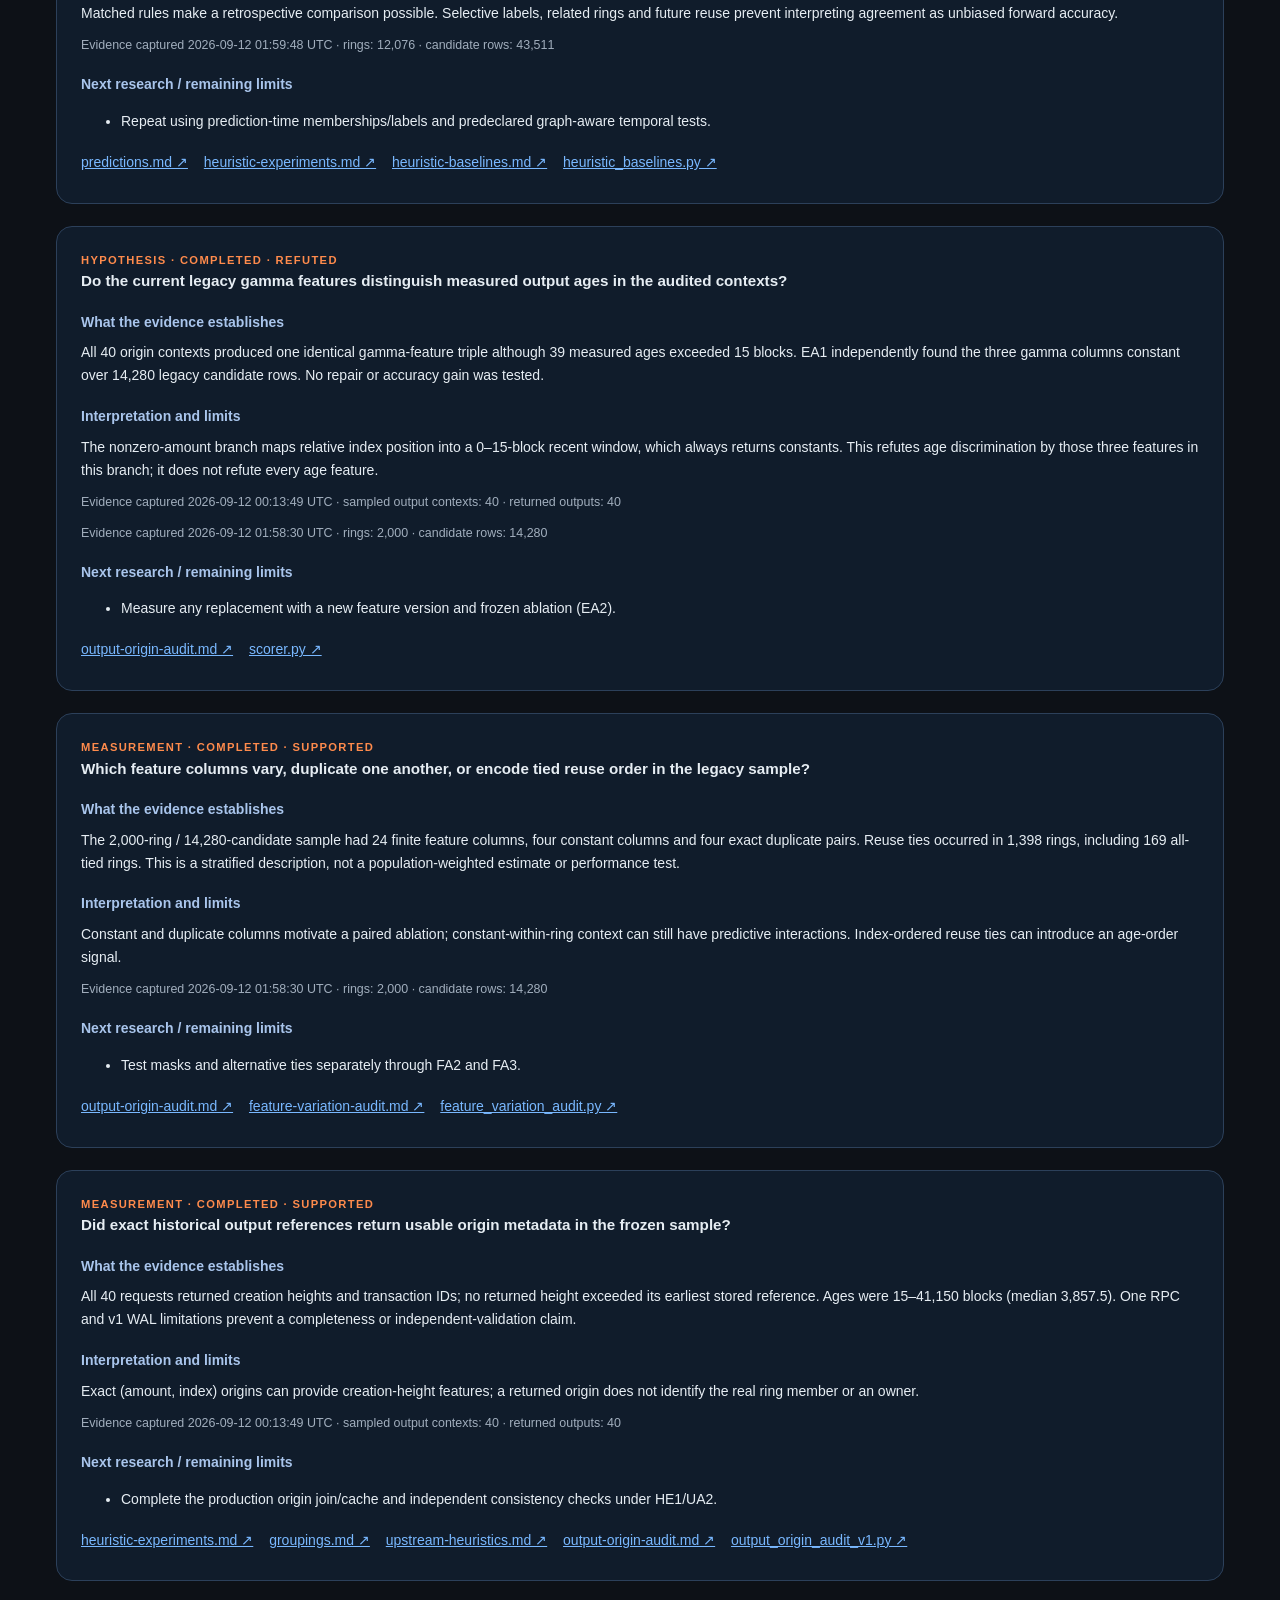
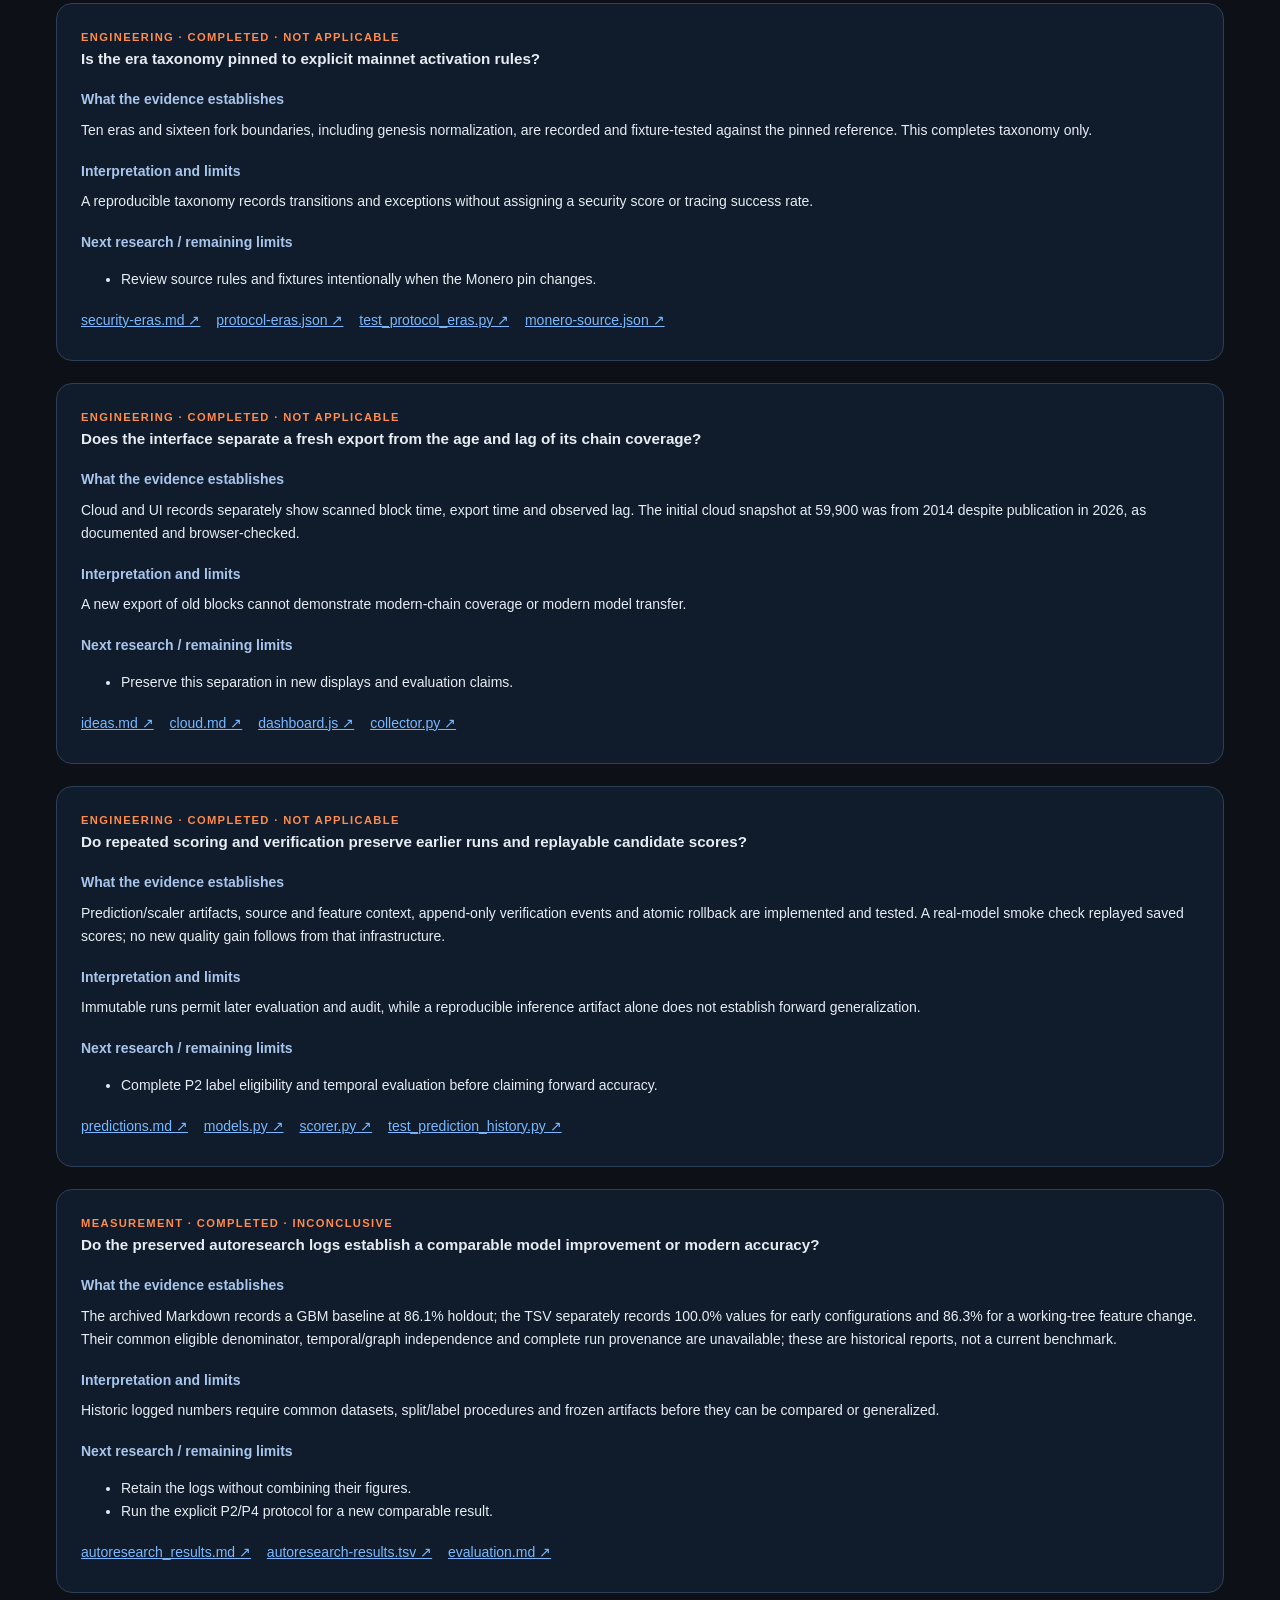
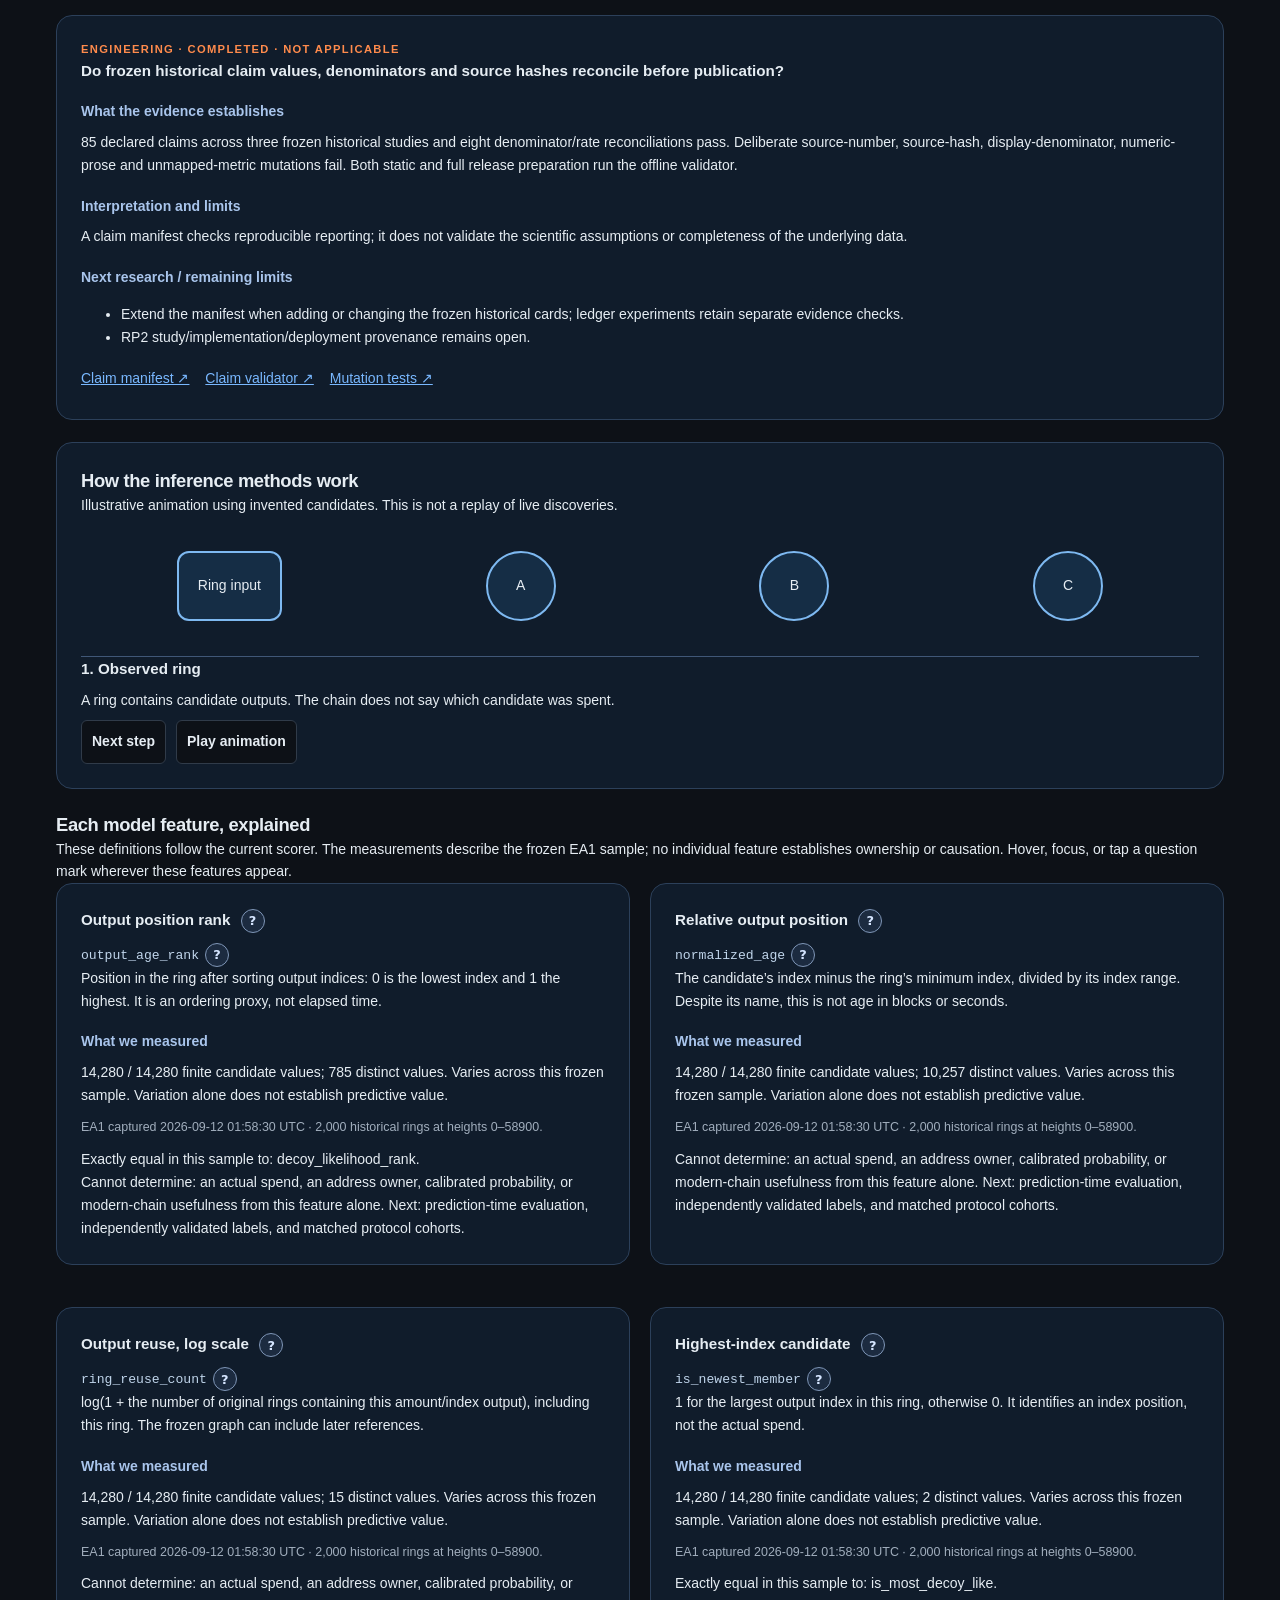
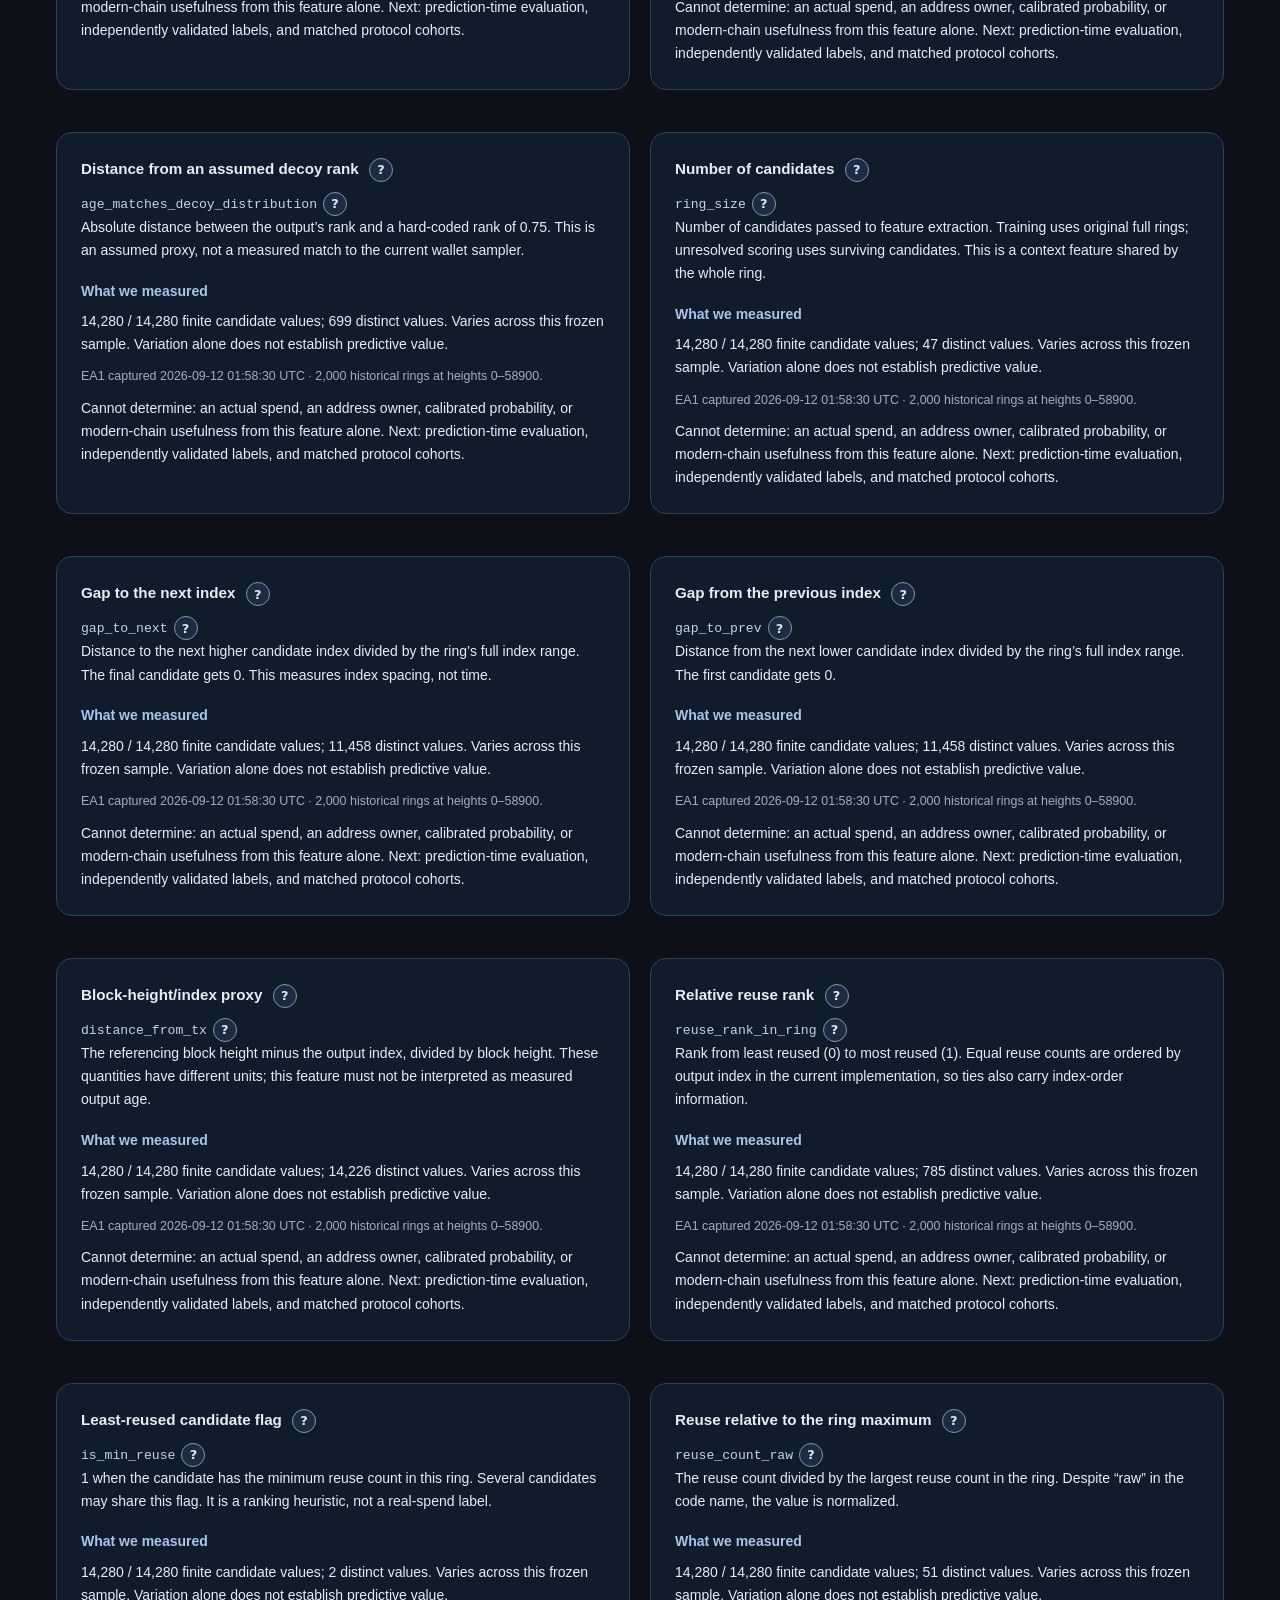
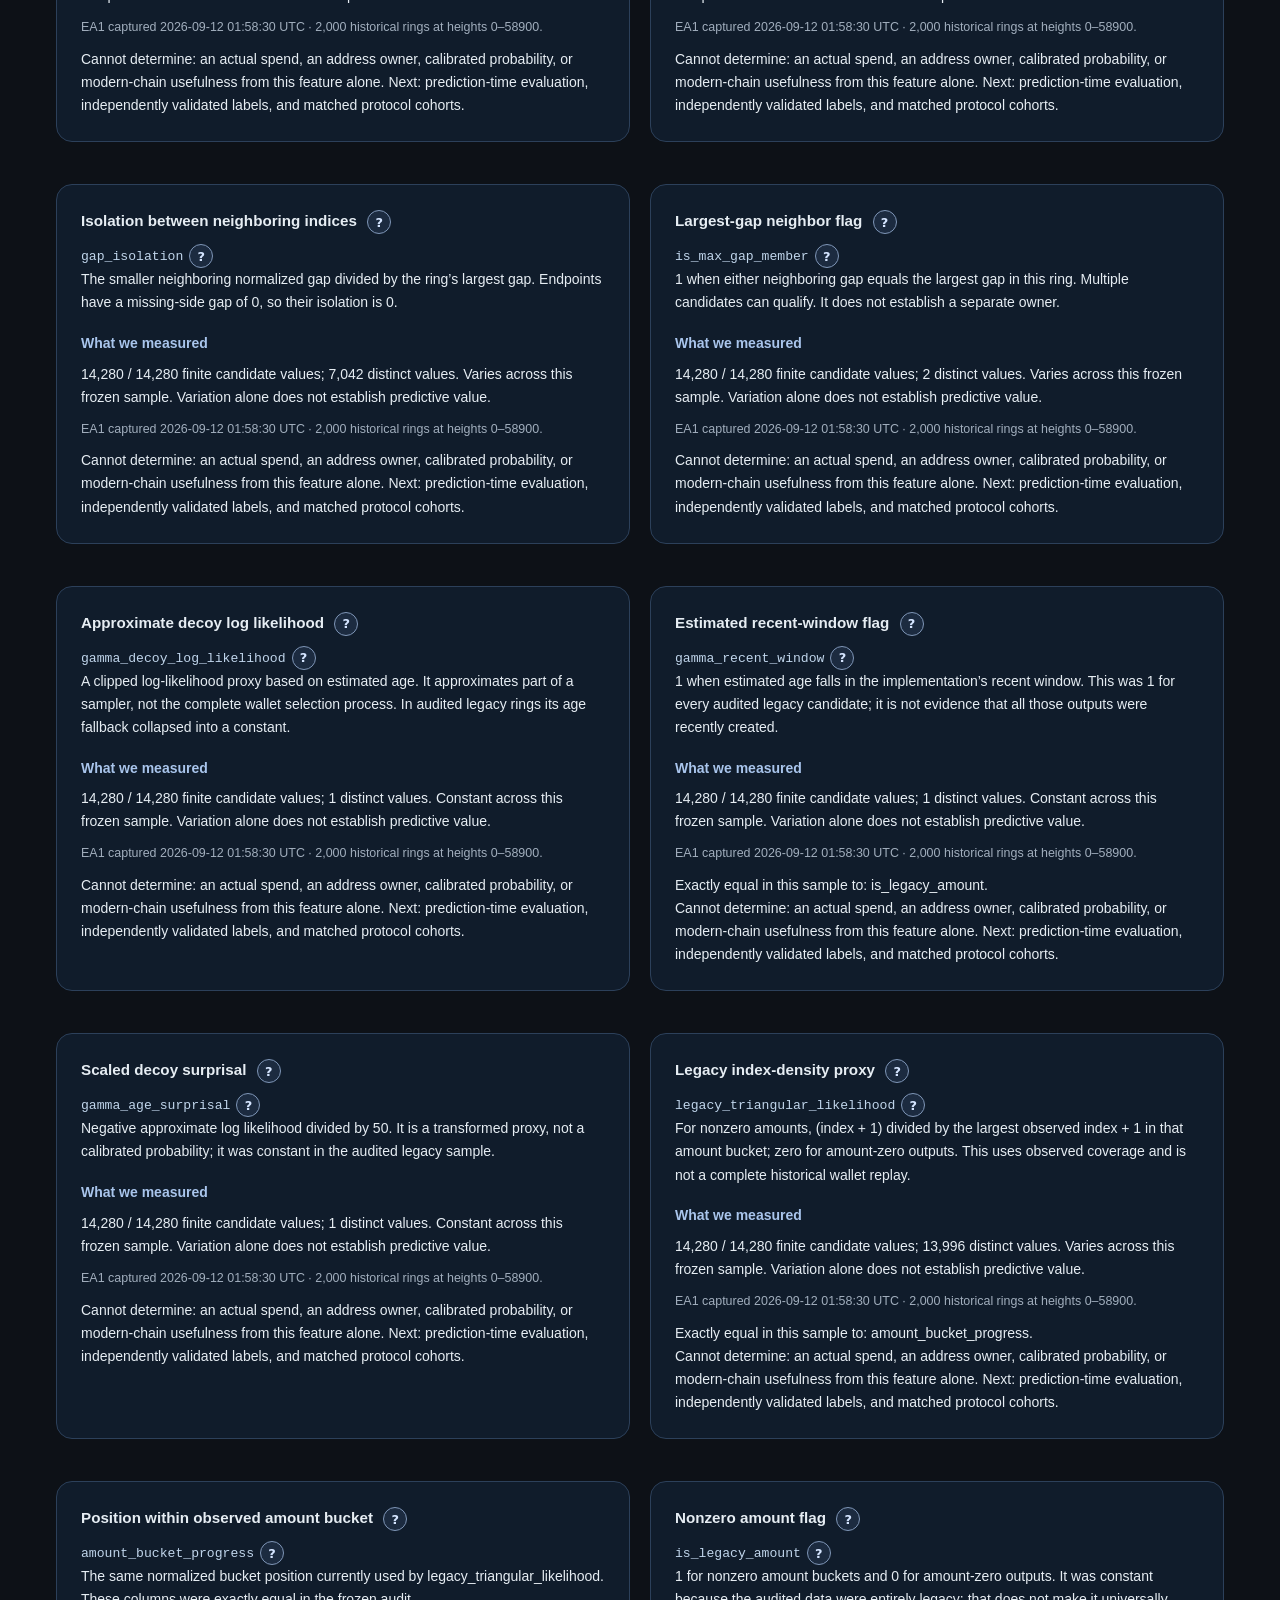
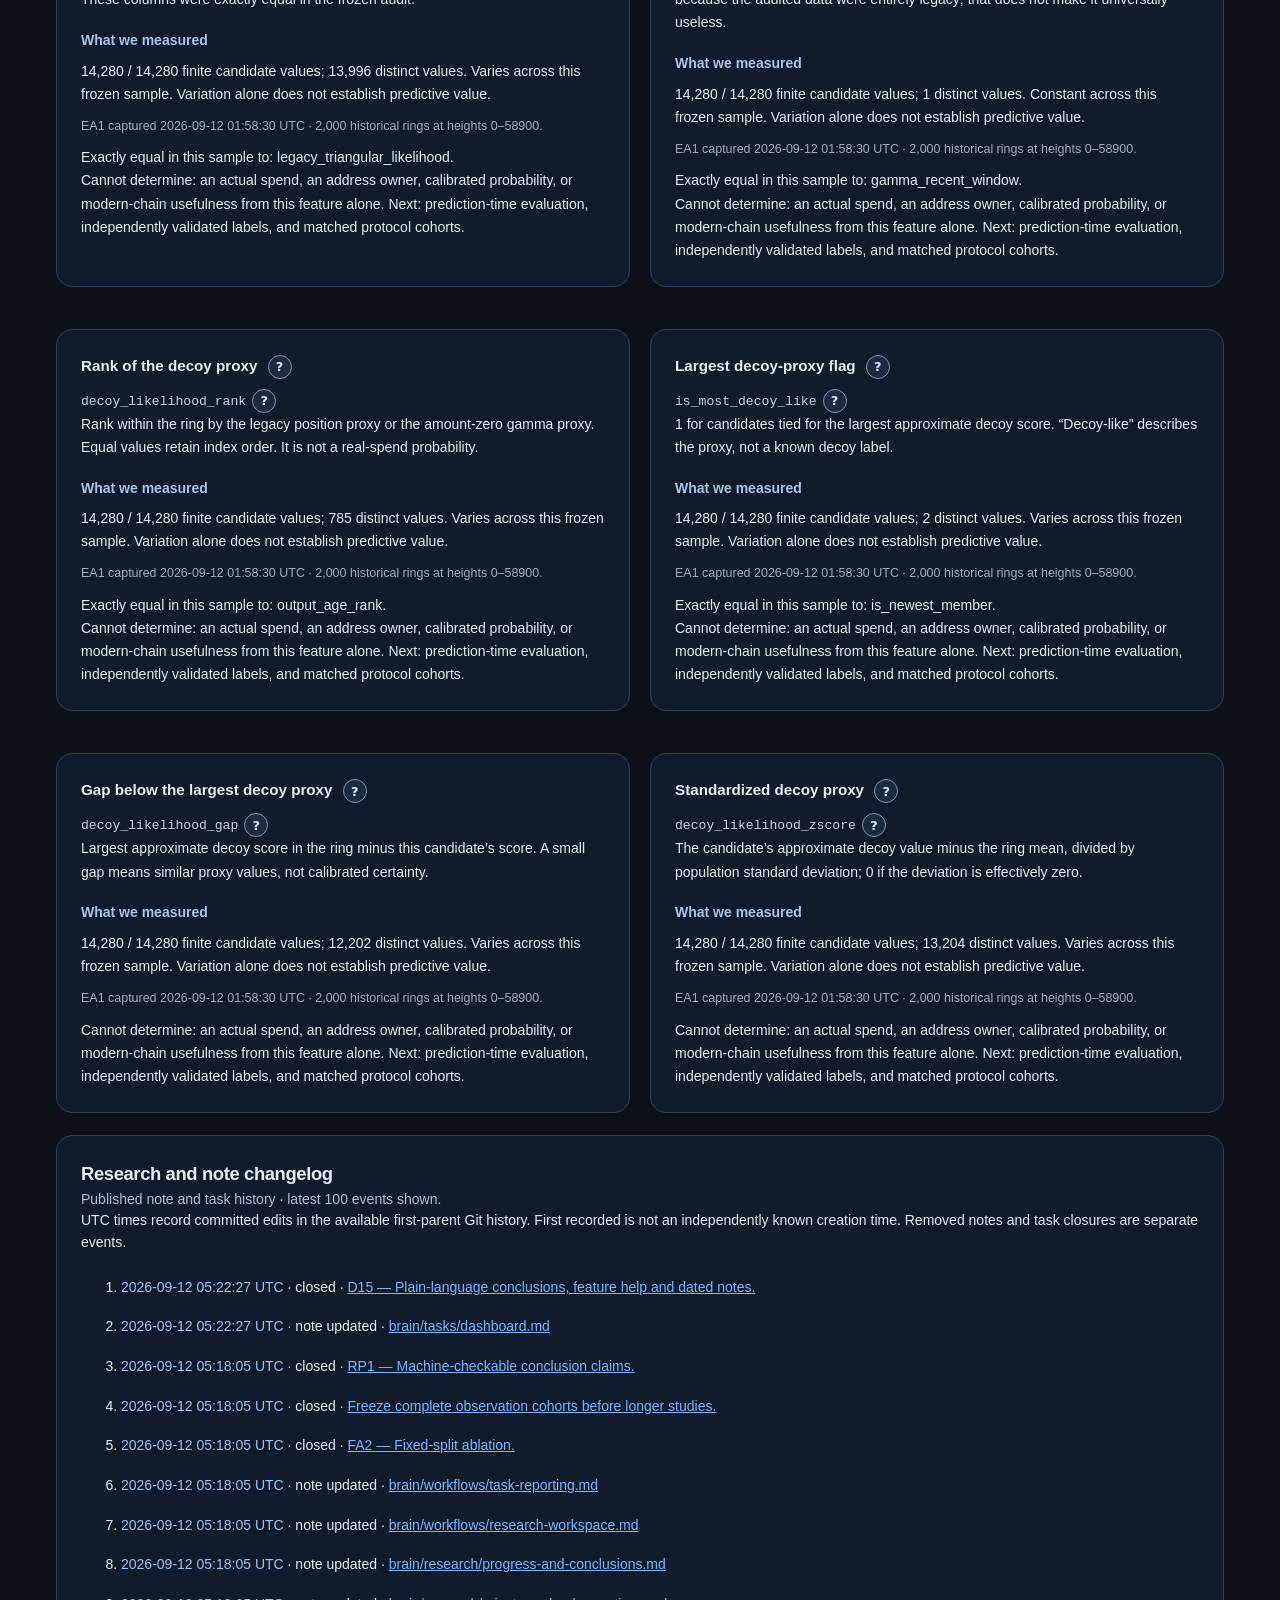
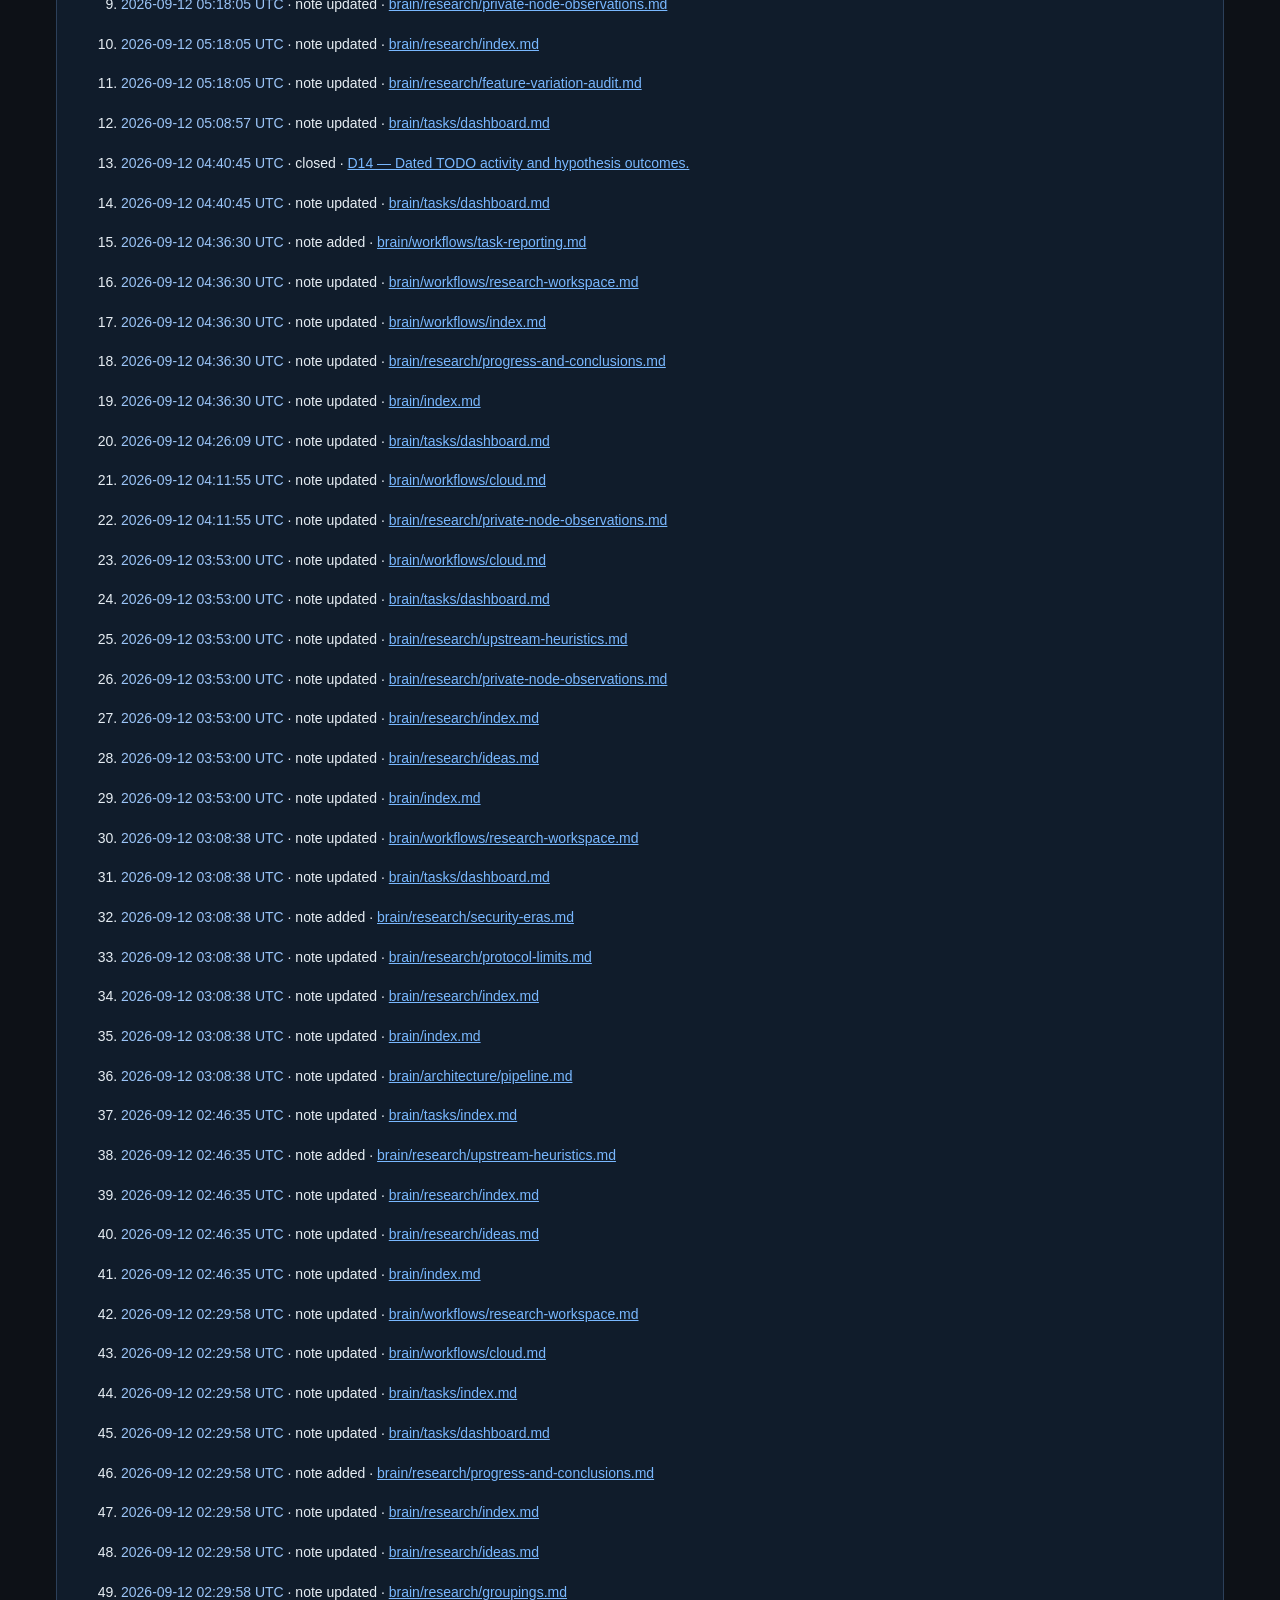
==== commit 901a904d: "Record mixed FA3 tie results and explain paired comparisons on the website" ====
--- a/docs/conclusions.html
+++ b/docs/conclusions.html
@@ -1,8 +1,9 @@
 <!DOCTYPE html>
 <html lang="en"><head><meta charset="UTF-8"><meta name="viewport" content="width=device-width,initial-scale=1"><meta name="color-scheme" content="dark"><title>TraceGrove — Conclusions &amp; experiments</title><link rel="stylesheet" href="dashboard.css"><link rel="stylesheet" href="research-guide.css"><script defer src="live-feed.js"></script><script defer src="task-activity-view.js"></script><script defer src="research-guide.js"></script></head>
 <body><a class="skip-link" href="#conclusions">Skip to conclusions</a><header class="page-header"><div><p class="eyebrow">TraceGrove / evidence and its limits</p><h1>What have we learned?</h1><p class="subtitle">Experiment conclusions, feature explanations, and the dated record of what changed.</p></div></header>
-<nav class="workspace-nav" aria-label="Research navigation"><a href="index.html">Dashboard</a><a href="#conclusions">Can / cannot determine</a><a href="#experiments">Experiments</a><a href="#features">All 24 features</a><a href="#inference-animation">How inference works</a><a href="#changelog">Changelog</a><a href="todos.html">TODOs &amp; activity</a><a href="pool.html">Pool observations</a><a href="eras.html">Security eras</a></nav>
+<nav class="workspace-nav" aria-label="Research navigation"><a href="index.html">Dashboard</a><a href="#conclusions">Can / cannot determine</a><a href="#reuse-ties">Reuse tie experiment</a><a href="#experiments">Experiments</a><a href="#features">All 24 features</a><a href="#inference-animation">How inference works</a><a href="#changelog">Changelog</a><a href="todos.html">TODOs &amp; activity</a><a href="pool.html">Pool observations</a><a href="eras.html">Security eras</a></nav>
 <main class="guide-main"><section id="conclusions"><h2>What we can and cannot determine so far</h2><div class="guide-grid"><article class="guide-card guide-can"><h3>What the evidence supports</h3><ul><li>Describe observed ring membership, index spacing, shared candidates and same-transaction relationships.</li><li>Report stored deterministic resolutions under the analyzer’s assumptions, separately from model guesses.</li><li>Measure feature behavior and retrospective agreement on declared, frozen historical samples.</li><li>Record transactions visible to our public-RPC observer, polling gaps and later block matches.</li><li>Describe structural differences between sampled protocol eras, while showing missing coverage.</li></ul></article><article class="guide-card guide-cannot"><h3>What remains unestablished</h3><ul><li>Sender identities, IP addresses, receiving addresses or common wallet ownership.</li><li>The actual spend in every ring, or the correctness of an unverified model choice.</li><li>General accuracy on modern Monero from the early historical sample.</li><li>Calibrated confidence, independent ground truth or improved forward confirmation forecasts.</li><li>A complete network pool census or global arrival time from one restricted node.</li></ul></article></div><p>These are the current scope limits. Each experiment below records its own population, evidence date and remaining work.</p></section>
+<section id="reuse-ties" class="guide-section" aria-labelledby="reuse-ties-heading"><p class="eyebrow">FA3 · a paired feature experiment</p><h2 id="reuse-ties-heading">Does the tie rule matter?</h2><p>Equal reuse counts currently receive different ranks according to output index. This experiment compares that rule with equal normalized midranks. The deployed model still uses index-ordered ranks.</p><div id="reuse-rank-example"></div><p id="reuse-tie-status" class="guide-status" role="status">Checking the registered experiment results…</p><div id="reuse-tie-results" aria-busy="true"><p>Results have not loaded. The example above is illustrative and contains no measured outcomes.</p></div></section>
 <section id="experiments"><h2>Experiments and their conclusions</h2><p>Study completion and scientific support are separate. Engineering entries report what was built; they do not count as a validated scientific claim.</p><div class="guide-controls"><label>Find an experiment<input id="conclusion-search" type="search" placeholder="Features, pool, origin ages…"></label><label>Execution status<select id="conclusion-filter"><option value="completed">Completed investigations</option><option value="all">All experiments and future work</option><option value="in_progress">In progress</option><option value="not_started">Not started</option><option value="deferred">Deferred</option></select></label></div><p id="conclusion-status" class="guide-status" role="status">Loading experiment evidence…</p><div id="conclusion-results"></div></section>
 <section id="inference-animation" class="guide-section"></section>
 <section id="features"><h2>Each model feature, explained</h2><p>These definitions follow the current scorer. The measurements describe the frozen EA1 sample; no individual feature establishes ownership or causation. Hover, focus, or tap a question mark wherever these features appear.</p><div id="feature-explanations" class="guide-grid"></div></section>
--- a/docs/research-guide.css
+++ b/docs/research-guide.css
@@ -1,3 +1,10 @@
 .research-help{display:inline-flex;align-items:center;justify-content:center;min-width:24px;width:24px;height:24px;padding:0;margin-left:6px;border:1px solid #7f96b7;border-radius:50%;background:#1c2b40;color:#d5e5ff;font:600 13px system-ui;cursor:help;vertical-align:middle}.research-help:focus-visible{outline:3px solid #e7c467;outline-offset:3px}.research-tooltip{position:fixed;z-index:10000;box-sizing:border-box;width:max-content;max-width:min(380px,calc(100vw - 16px));padding:14px 16px;background:#e7effc;color:#132032;border:1px solid #7895bb;border-radius:10px;box-shadow:0 10px 35px #0008;font:15px/1.5 system-ui;pointer-events:none}.guide-main{max-width:1280px;margin:auto;padding:24px}.guide-card,.guide-section,#chain-scan-progress{background:#101c2b;border:1px solid #2c405a;border-radius:16px;padding:24px;margin-bottom:22px}.guide-section h2,.guide-card h3{margin-top:0}.guide-card h4{color:#a9c5ec;margin-bottom:8px}.guide-card p,.guide-card li{line-height:1.65}.guide-card a{display:inline-block;overflow-wrap:anywhere;margin:5px 12px 5px 0}.guide-grid{display:grid;grid-template-columns:repeat(2,minmax(0,1fr));gap:20px}.guide-controls{display:flex;gap:16px;flex-wrap:wrap;margin:22px 0}.guide-controls input,.guide-controls select{font:inherit;padding:12px;background:#0c1725;color:#e4eefc;border:1px solid #4a627f;border-radius:8px}.guide-controls label{display:grid;gap:6px}.guide-card code{overflow-wrap:anywhere}.guide-can{border-top:3px solid #6dd5bb}.guide-cannot{border-top:3px solid #e7c467}.guide-links{display:flex;flex-wrap:wrap;gap:20px}.scan-percent{display:block;font-size:36px;color:#6dd5bb}#chain-scan-progress progress{width:100%;height:18px;accent-color:#6dd5bb}.mechanism-drawing{display:flex;align-items:center;justify-content:space-around;gap:12px;min-height:140px;border-bottom:1px solid #405777;position:relative}.mechanism-drawing span{display:grid;place-items:center;border:2px solid #7eb9f1;border-radius:50%;width:70px;height:70px;background:#152d45;transition:opacity .7s,transform .7s,background .7s,border-color .7s}.mechanism-drawing span:first-child{border-radius:12px;width:105px}.mechanism-drawing[data-step="1"] span:nth-child(2),.mechanism-drawing[data-step="2"] span:nth-child(2),.mechanism-drawing[data-step="3"] span:nth-child(2){opacity:.3;text-decoration:line-through}.mechanism-drawing[data-step="2"] span:nth-child(3),.mechanism-drawing[data-step="2"] span:nth-child(4){transform:scale(1.1)}.mechanism-drawing[data-step="3"] span:nth-child(3){border-style:dashed;border-color:#e7c467;background:#4a3f27;transform:scale(1.15)}#inference-animation button{padding:10px;margin:8px 10px 0 0}.guide-main time{font-variant-numeric:tabular-nums;color:#9bc4f7}#research-changelog li{padding:9px 0;overflow-wrap:anywhere}.guide-status{color:#adc1dc}.guide-main section{scroll-margin-top:20px}@media(max-width:700px){.guide-grid{grid-template-columns:1fr}.guide-main{padding:14px}.guide-card,.guide-section{padding:18px}.mechanism-drawing span{width:46px;height:46px}.mechanism-drawing span:first-child{width:75px}.guide-controls input{max-width:80vw}}@media(prefers-reduced-motion:reduce){.mechanism-drawing span{transition:none}}
 
 .research-help{min-height:24px;max-height:24px;flex-shrink:0;line-height:1}.workspace-nav .research-help{flex:0 0 24px;min-height:24px;max-height:24px;align-self:center;padding:0;margin-left:-10px}
+
+.reuse-example{display:grid;grid-template-columns:minmax(0,.8fr) minmax(0,1.2fr);gap:28px;padding:20px;background:#0b1623;border:1px solid #314963;border-radius:12px;margin:22px 0}.reuse-example-intro h3{margin-top:0}.reuse-example-intro p,.reuse-example-chart p{font-size:.79rem;line-height:1.8}.reuse-example-intro label{display:grid;gap:9px;margin-top:18px;font-size:.75rem;color:#bdd0e5}.reuse-example-intro select{width:100%;min-width:0}.reuse-legend{color:#b5c9df}.reuse-rank-rows{display:grid;gap:12px;margin:14px 0}.reuse-rank-row{display:grid;grid-template-columns:110px minmax(0,1fr) 104px;gap:12px;align-items:center}.reuse-output{font-size:.74rem;padding:9px 6px;border:1px solid #4e6c8c;border-radius:6px;background:#13253a;color:#cfe4f7}.reuse-output[aria-pressed="true"]{border-color:#8bd3bd;background:#1f3e42}.reuse-output:focus-visible{outline:3px solid #e7c467;outline-offset:3px}.reuse-rank-tracks{display:grid;gap:6px}.reuse-rank-track,.reuse-result-track{display:block;background:#26384d;border-radius:3px;height:9px;overflow:hidden}.reuse-rank-current,.reuse-rank-equal{display:block;height:100%;border-radius:3px;transition:width .28s ease}.reuse-rank-current{background:#8abbec}.reuse-rank-equal{background:#73c6a6}.reuse-rank-caption{font-size:.7rem;color:#c0d4e9;font-variant-numeric:tabular-nums;text-align:right}.reuse-rank-description{min-height:5.4em;color:#c5d9e8}.reuse-result-bars{display:grid;grid-template-columns:repeat(3,minmax(0,1fr));gap:16px;margin:22px 0}.reuse-result-row{border:1px solid #354c66;background:#122033;border-radius:8px;padding:16px}.reuse-result-row>strong{display:block;font-size:.82rem;line-height:1.6;min-height:3.2em;margin-bottom:12px}.reuse-result-line{display:grid;grid-template-columns:1fr auto;gap:6px 9px;font-size:.7rem;color:#bcd0e4;margin-top:14px}.reuse-result-line>.reuse-result-track{grid-row:2;grid-column:1/-1}.reuse-result-track{height:10px}.reuse-result-line>span:last-child{text-align:right;font-variant-numeric:tabular-nums}.reuse-results-table{overflow-x:auto;border:1px solid #354c66;border-radius:8px;max-width:100%;margin:16px 0}.reuse-results-table table{min-width:770px;margin:0}.reuse-results-table th,.reuse-results-table td{font-size:.72rem;padding:12px}.reuse-result-caveat{border-left:2px solid #bda064;padding-left:12px;color:#deccaa;font-size:.79rem;line-height:1.8}.reuse-result-sources a{display:inline-block;margin:8px 15px 0 0;font-size:.76rem}#reuse-ties details{font-size:.79rem;line-height:1.8}#reuse-ties details summary{padding:14px 0}#reuse-ties details p{margin-bottom:12px}
+@media(max-width:1050px){.reuse-example{grid-template-columns:1fr}.reuse-example-intro{display:grid;grid-template-columns:1fr 240px;gap:0 18px}.reuse-example-intro h3,.reuse-example-intro p{grid-column:1}.reuse-example-intro label{grid-column:2;grid-row:1/3;margin:0;align-self:center}.reuse-result-bars{grid-template-columns:1fr}.reuse-result-row>strong{min-height:0}.reuse-result-line{grid-template-columns:100px minmax(0,1fr) 140px;align-items:center}.reuse-result-line>.reuse-result-track{grid-row:1;grid-column:2}.reuse-result-line>span:last-child{grid-column:3}}
+@media(max-width:600px){.reuse-example{padding:14px;gap:12px}.reuse-example-intro{display:block}.reuse-example-intro label{margin-top:14px}.reuse-rank-row{grid-template-columns:84px minmax(0,1fr);gap:5px 9px}.reuse-rank-caption{grid-column:2;text-align:left}.reuse-output{grid-row:span 2;font-size:.7rem}.reuse-result-line{grid-template-columns:1fr auto}.reuse-result-line>.reuse-result-track{grid-row:2;grid-column:1/-1}.reuse-result-line>span:last-child{grid-column:2}.reuse-rank-description{min-height:8em}.reuse-result-row{padding:13px}.reuse-results-table:focus-visible{outline:2px solid #e7c467;outline-offset:2px}}
+@media(prefers-reduced-motion:reduce){.reuse-rank-current,.reuse-rank-equal{transition:none}}
+.guide-card{min-width:0}.guide-card p,.guide-card li{overflow-wrap:anywhere}
+#reuse-ties{scroll-margin-top:90px}
